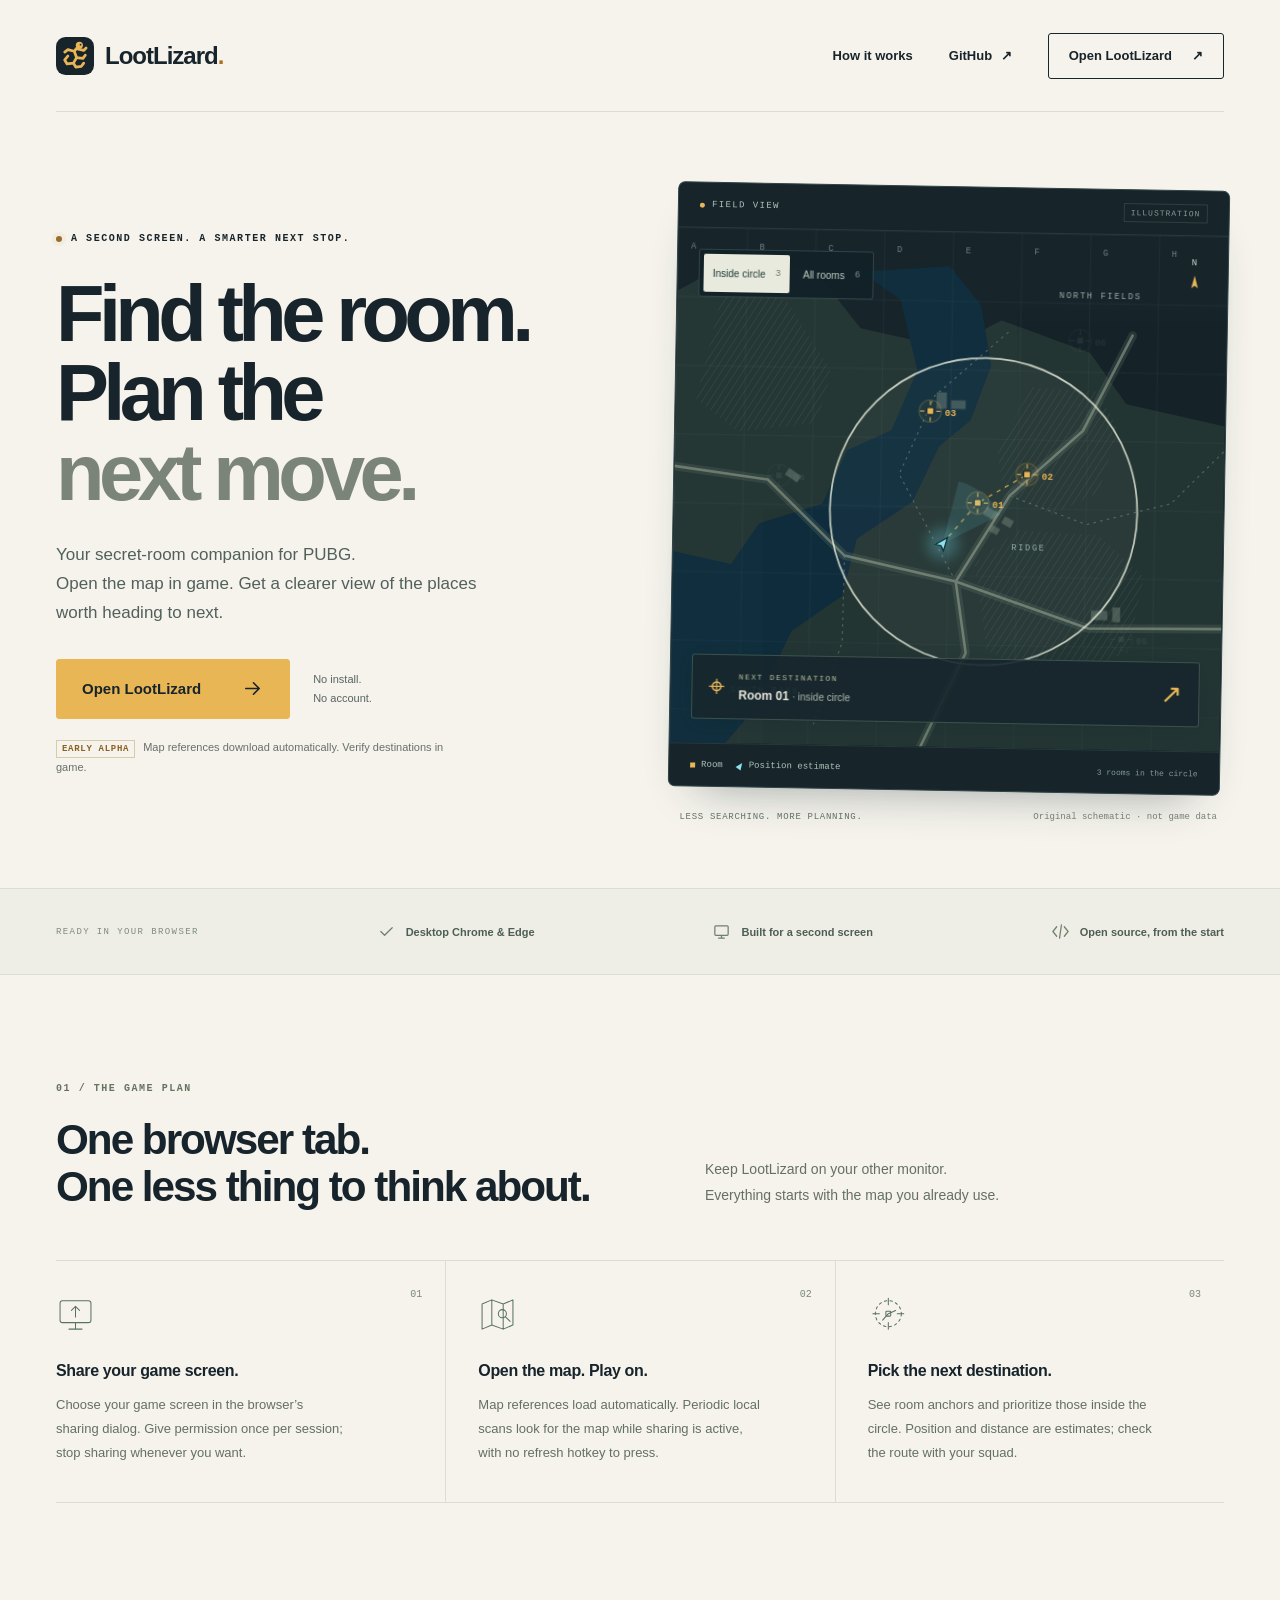
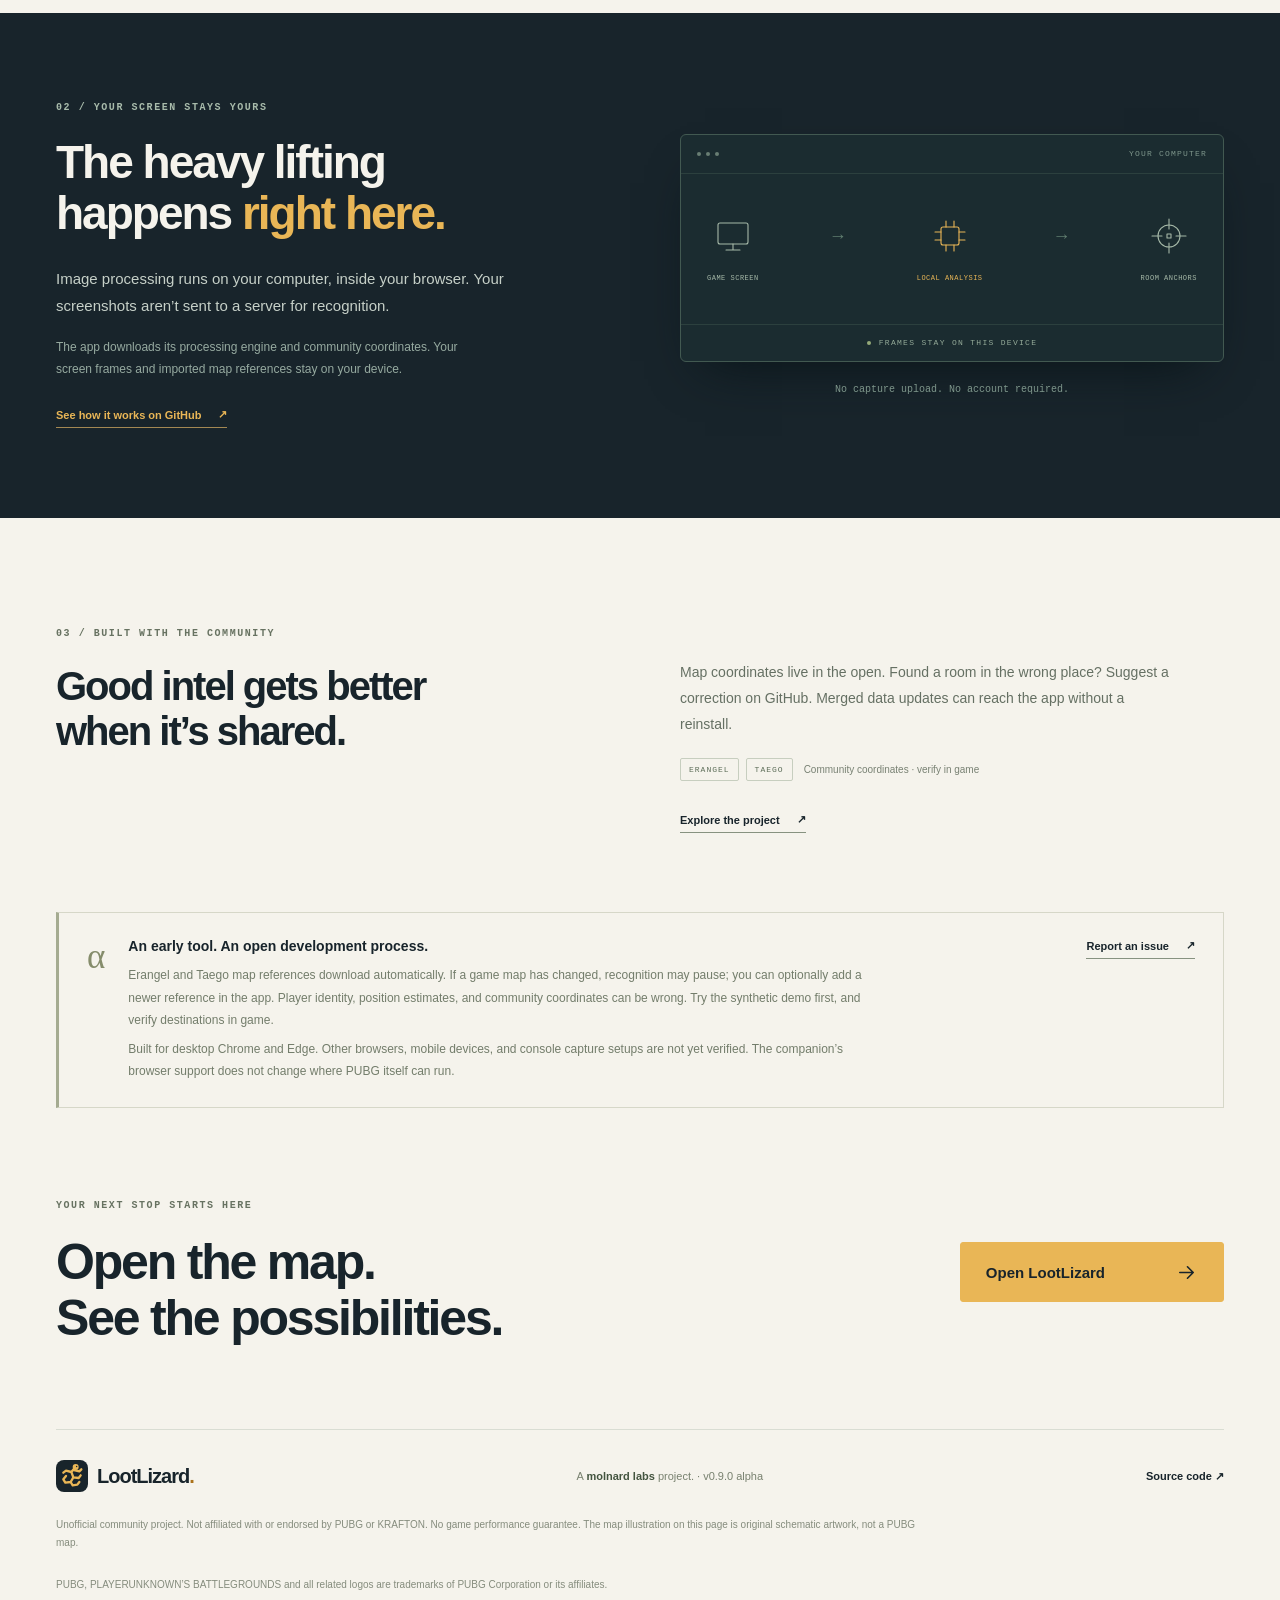
==== index.html @ 9cca079b "Publish v0.9.0-web.1" ====
<!doctype html>
<html lang="en">
<head>
  <meta charset="utf-8">
  <meta name="viewport" content="width=device-width, initial-scale=1">
  <meta name="theme-color" content="#f5f3ec">
  <meta name="description" content="LootLizard is an open-source browser companion for PUBG secret rooms. Share your game screen, open the map, and plan your next stop. Image processing runs on your device.">
  <title>LootLizard — Find your next stop.</title>
  <link rel="icon" type="image/svg+xml" href="./mark.svg">
  <link rel="stylesheet" href="./styles.css">
  <script type="module" src="./landing.js"></script>
</head>
<body>
  <a class="skip-link" href="#main">Skip to content</a>
  <header class="site-header wrap">
    <a class="brand" href="/" aria-label="LootLizard home"><img src="./mark.svg" width="38" height="38" alt=""><span>LootLizard<span class="brand-period">.</span></span></a>
    <nav aria-label="Main navigation"><a href="#how-it-works">How it works</a><a href="https://github.com/molnard-labs/LootLizard" class="source-link">GitHub <span aria-hidden="true">↗</span></a><a class="button nav-launch" href="/app/">Open LootLizard <span aria-hidden="true">↗</span></a></nav>
  </header>

  <main id="main">
    <section class="hero wrap" aria-labelledby="hero-title">
      <div class="hero-copy">
        <div class="eyebrow"><span class="status-dot" aria-hidden="true"></span> A SECOND SCREEN. A SMARTER NEXT STOP.</div>
        <h1 id="hero-title">Find the room.<br>Plan the<br><span>next move.</span></h1>
        <p class="hero-description">Your secret-room companion for PUBG.<br class="desktop-break"> Open the map in game. Get a clearer view of the places worth heading to next.</p>
        <div class="hero-actions"><a class="button button-primary" href="/app/">Open LootLizard <svg aria-hidden="true" viewBox="0 0 24 24"><path d="M5 12h14m-6-6 6 6-6 6"/></svg></a><span class="no-install">No install.<br>No account.</span></div>
        <p class="alpha-note"><span>EARLY ALPHA</span> Map references download automatically. Verify destinations in game.</p>
      </div>

      <div class="hero-visual">
        <div class="companion-preview" aria-label="Interactive illustration of room locations on a schematic map">
          <div class="preview-top"><span><i aria-hidden="true"></i> FIELD VIEW</span><span class="preview-tag">ILLUSTRATION</span></div>
          <div class="map-demo">
            <svg class="schematic-map" viewBox="0 0 640 600" role="img" aria-labelledby="map-demo-title map-demo-desc">
              <title id="map-demo-title">Schematic map with secret-room anchors</title>
              <desc id="map-demo-desc">An original illustrative map. A cyan player marker sits near three amber room anchors inside the white circle. Three more rooms lie outside it. This is not an actual PUBG map.</desc>
              <defs>
                <pattern id="map-grid" width="80" height="80" patternUnits="userSpaceOnUse"><path d="M80 0H0V80" fill="none" stroke="#8aa7b5" stroke-opacity=".13" stroke-width="1"/></pattern>
                <pattern id="field-hatch" width="7" height="7" patternUnits="userSpaceOnUse" patternTransform="rotate(32)"><path d="M0 0V7" stroke="#708477" stroke-opacity=".17" stroke-width="2"/></pattern>
                <filter id="player-glow" x="-80%" y="-80%" width="260%" height="260%"><feGaussianBlur stdDeviation="8"/></filter>
              </defs>
              <rect width="640" height="600" fill="#17252b"/>
              <path d="M0 74 80 28l81 21 53 65 103 21 61-33 104 36 43 59 115 24v379H0Z" fill="#253735"/>
              <path d="m0 377 68 14 32-48 73-24 28-63 51-24 29-70-21-82-46-32 103-8 37 45 13 70-23 64-36 31-30 65-64 44-16 67-58 42-43 93-34 41H0Z" fill="#102e3d"/>
              <path d="m56 61 72 23 53 81-16 60-92 12-49-37Zm360 118 76 4 24 44-22 74-54 26-56-24-9-54Zm-64 206 49-39 94 4 54 48-18 88-93 39-71-39Z" fill="url(#field-hatch)"/>
              <g fill="none" stroke="#63756a" stroke-width="10" stroke-linecap="round" opacity=".25"><path d="m292 600 51-110-13-83 61-101 84-77 56-112"/><path d="m0 278 109 14 91 87 130 28 155 52 155-2"/></g>
              <g fill="none" stroke="#8b9786" stroke-width="3" stroke-linecap="round" opacity=".65"><path d="m292 600 51-110-13-83 61-101 84-77 56-112"/><path d="m0 278 109 14 91 87 130 28 155 52 155-2"/></g>
              <g fill="none" stroke="#64756c" stroke-width="1.5" stroke-dasharray="3 5" opacity=".65"><path d="m330 407-68-124 40-92 86-77"/><path d="m391 306 90 32 98-26 61-62"/><path d="m200 379-1 101-32 96"/></g>
              <g fill="#849287" opacity=".4"><rect x="365" y="319" width="15" height="10" transform="rotate(28 365 319)"/><rect x="386" y="330" width="12" height="9" transform="rotate(28 386 330)"/><rect x="371" y="340" width="11" height="8" transform="rotate(28 371 340)"/><rect x="488" y="438" width="19" height="11"/><rect x="513" y="434" width="9" height="17"/><rect x="304" y="187" width="12" height="19"/><rect x="321" y="196" width="17" height="10"/><rect x="134" y="278" width="17" height="9" transform="rotate(34 134 278)"/></g>
              <rect width="640" height="600" fill="url(#map-grid)"/>
              <g class="grid-labels" fill="#9aaea9" font-size="10" font-family="ui-monospace, monospace" opacity=".65"><text x="15" y="24">A</text><text x="95" y="24">B</text><text x="175" y="24">C</text><text x="255" y="24">D</text><text x="335" y="24">E</text><text x="415" y="24">F</text><text x="495" y="24">G</text><text x="575" y="24">H</text></g>
              <circle cx="361" cy="325" r="179" fill="#f4f3e8" fill-opacity=".025" stroke="#edf0df" stroke-width="2" stroke-opacity=".8"/>
              <path class="demo-route" d="m314 363 40-48 57-34" fill="none" stroke="#e9b656" stroke-width="1.5" stroke-dasharray="5 6" opacity=".8"/>
              <g class="room-anchor inside-anchor" transform="translate(354 315)"><circle class="anchor-halo" r="13"/><rect class="anchor-point" x="-4" y="-4" width="8" height="8" rx="1"/><path d="M-7 0h-5m19 0h5M0-7v-5m0 19v5"/><text x="17" y="5">01</text></g>
              <g class="room-anchor inside-anchor" transform="translate(411 281)"><circle class="anchor-halo" r="13"/><rect class="anchor-point" x="-4" y="-4" width="8" height="8" rx="1"/><path d="M-7 0h-5m19 0h5M0-7v-5m0 19v5"/><text x="17" y="5">02</text></g>
              <g class="room-anchor inside-anchor" transform="translate(297 209)"><circle class="anchor-halo" r="13"/><rect class="anchor-point" x="-4" y="-4" width="8" height="8" rx="1"/><path d="M-7 0h-5m19 0h5M0-7v-5m0 19v5"/><text x="17" y="5">03</text></g>
              <g class="room-anchor outside-anchor" transform="translate(122 287)"><circle class="anchor-halo" r="13"/><rect class="anchor-point" x="-4" y="-4" width="8" height="8" rx="1"/><path d="M-7 0h-5m19 0h5M0-7v-5m0 19v5"/><text x="17" y="5">04</text></g>
              <g class="room-anchor outside-anchor" transform="translate(524 471)"><circle class="anchor-halo" r="13"/><rect class="anchor-point" x="-4" y="-4" width="8" height="8" rx="1"/><path d="M-7 0h-5m19 0h5M0-7v-5m0 19v5"/><text x="17" y="5">05</text></g>
              <g class="room-anchor outside-anchor" transform="translate(470 124)"><circle class="anchor-halo" r="13"/><rect class="anchor-point" x="-4" y="-4" width="8" height="8" rx="1"/><path d="M-7 0h-5m19 0h5M0-7v-5m0 19v5"/><text x="17" y="5">06</text></g>
              <g class="player-marker" transform="translate(314 363) rotate(38)"><path d="m0 0-31-68a75 75 0 0 1 62 0Z" fill="#70d5e3" fill-opacity=".13"/><circle r="18" fill="#70d5e3" opacity=".3" filter="url(#player-glow)"/><path d="m0-9 6 15-6-3-6 3Z" fill="#8be2ec" stroke="#13323a" stroke-width="1.5"/></g>
              <g fill="#95aaa3" font-family="ui-monospace, monospace" font-size="10" letter-spacing="2"><text x="394" y="369">RIDGE</text><text x="70" y="541">SOUTH BANK</text><text x="445" y="74">NORTH FIELDS</text></g>
            </svg>
            <div class="map-compass" aria-hidden="true"><span>N</span><svg viewBox="0 0 24 24"><path d="m12 3 4 15-4-3-4 3Z"/></svg></div>
            <div class="demo-controls" role="group" aria-label="Illustrative room visibility"><button id="show-inside" class="demo-filter" type="button" aria-pressed="true">Inside circle <span>3</span></button><button id="show-all" class="demo-filter" type="button" aria-pressed="false">All rooms <span>6</span></button></div>
            <div class="destination-note"><span class="small-cross" aria-hidden="true">⌖</span><div><span class="note-label">NEXT DESTINATION</span><strong>Room 01 <span>· inside circle</span></strong></div><span class="direction-arrow" aria-hidden="true">↗</span></div>
          </div>
          <div class="preview-bottom"><span><i class="legend-room" aria-hidden="true"></i> Room</span><span><i class="legend-position" aria-hidden="true"></i> Position estimate</span><span id="demo-status" role="status" aria-live="polite">3 rooms in the circle</span></div>
        </div>
        <div class="visual-caption"><span>LESS SEARCHING. MORE PLANNING.</span><span>Original schematic · not game data</span></div>
      </div>
    </section>

    <div class="compatibility-strip"><div class="wrap compatibility-inner"><span class="strip-label">READY IN YOUR BROWSER</span><span><svg viewBox="0 0 20 20" aria-hidden="true"><path d="m4 10 4 4 8-8"/></svg> Desktop Chrome &amp; Edge</span><span><svg viewBox="0 0 20 20" aria-hidden="true"><rect x="3" y="4" width="14" height="10" rx="1"/><path d="M7 17h6m-3-3v3"/></svg> Built for a second screen</span><span><svg viewBox="0 0 20 20" aria-hidden="true"><path d="m6 5-4 5 4 5m8-10 4 5-4 5m-3-12-2 14"/></svg> Open source, from the start</span></div></div>

    <section id="how-it-works" class="workflow wrap" aria-labelledby="workflow-title">
      <div class="section-intro"><span class="eyebrow">01 / THE GAME PLAN</span><h2 id="workflow-title">One browser tab.<br>One less thing to think about.</h2><p>Keep LootLizard on your other monitor.<br>Everything starts with the map you already use.</p></div>
      <ol class="workflow-steps">
        <li><span class="step-number">01</span><div class="step-icon" aria-hidden="true"><svg viewBox="0 0 48 48"><rect x="5" y="7" width="38" height="27" rx="3"/><path d="M16 42h16m-8-8v8M24 27V14m-5 5 5-5 5 5"/></svg></div><h3>Share your game screen.</h3><p>Choose your game screen in the browser’s sharing dialog. Give permission once per session; stop sharing whenever you want.</p></li>
        <li><span class="step-number">02</span><div class="step-icon" aria-hidden="true"><svg viewBox="0 0 48 48"><path d="m5 11 12-5 14 5 12-5v31l-12 5-14-5-12 5Zm12-5v31m14-26v31"/><circle cx="30" cy="23" r="5"/><path d="m33.5 26.5 6 6"/></svg></div><h3>Open the map. Play on.</h3><p>Map references load automatically. Periodic local scans look for the map while sharing is active, with no refresh hotkey to press.</p></li>
        <li><span class="step-number">03</span><div class="step-icon" aria-hidden="true"><svg viewBox="0 0 48 48"><circle cx="25" cy="23" r="16" stroke-dasharray="3 4"/><path d="M25 4v8m0 22v8M6 23h8m22 0h8m-26 8 7-8 9-4"/><rect x="22" y="20" width="6" height="6" rx="1"/></svg></div><h3>Pick the next destination.</h3><p>See room anchors and prioritize those inside the circle. Position and distance are estimates; check the route with your squad.</p></li>
      </ol>
    </section>

    <section class="local-section" aria-labelledby="local-title"><div class="wrap local-inner"><div class="local-copy"><span class="eyebrow">02 / YOUR SCREEN STAYS YOURS</span><h2 id="local-title">The heavy lifting<br>happens <span>right here.</span></h2><p>Image processing runs on your computer, inside your browser. Your screenshots aren’t sent to a server for recognition.</p><p class="local-detail">The app downloads its processing engine and community coordinates. Your screen frames and imported map references stay on your device.</p><a class="text-link" href="https://github.com/molnard-labs/LootLizard">See how it works on GitHub <span aria-hidden="true">↗</span></a></div><div class="local-diagram" aria-label="Game screen flows to local browser processing and room anchors on your second screen"><div class="device-frame"><div class="device-toolbar"><i></i><i></i><i></i><span>YOUR COMPUTER</span></div><div class="processing-line"><div class="process-node"><svg aria-hidden="true" viewBox="0 0 40 40"><rect x="5" y="7" width="30" height="21" rx="2"/><path d="M13 34h14m-7-6v6"/></svg><span>GAME SCREEN</span></div><span class="process-connector" aria-hidden="true">→</span><div class="process-node processing-node"><svg aria-hidden="true" viewBox="0 0 40 40"><rect x="11" y="11" width="18" height="18" rx="2"/><path d="M16 5v6m8-6v6m-8 18v6m8-6v6M5 16h6m-6 8h6m18-8h6m-6 8h6"/></svg><span>LOCAL ANALYSIS</span></div><span class="process-connector" aria-hidden="true">→</span><div class="process-node"><svg aria-hidden="true" viewBox="0 0 40 40"><circle cx="20" cy="20" r="11"/><path d="M20 3v10m0 14v10M3 20h10m14 0h10"/><rect x="18" y="18" width="4" height="4"/></svg><span>ROOM ANCHORS</span></div></div><div class="device-footer"><span class="status-dot" aria-hidden="true"></span> FRAMES STAY ON THIS DEVICE</div></div><p>No capture upload. No account required.</p></div></div></section>

    <section class="community wrap" aria-labelledby="community-title"><div><span class="eyebrow">03 / BUILT WITH THE COMMUNITY</span><h2 id="community-title">Good intel gets better<br>when it’s shared.</h2></div><div class="community-copy"><p>Map coordinates live in the open. Found a room in the wrong place? Suggest a correction on GitHub. Merged data updates can reach the app without a reinstall.</p><div class="map-tags" aria-label="Current community map data"><span>ERANGEL</span><span>TAEGO</span><span class="unverified-tag">Community coordinates · verify in game</span></div><a class="text-link" href="https://github.com/molnard-labs/LootLizard">Explore the project <span aria-hidden="true">↗</span></a></div></section>

    <section class="release-note wrap" aria-labelledby="release-title"><span class="release-symbol" aria-hidden="true">α</span><div><h2 id="release-title">An early tool. An open development process.</h2><p>Erangel and Taego map references download automatically. If a game map has changed, recognition may pause; you can optionally add a newer reference in the app. Player identity, position estimates, and community coordinates can be wrong. Try the synthetic demo first, and verify destinations in game.</p><p>Built for desktop Chrome and Edge. Other browsers, mobile devices, and console capture setups are not yet verified. The companion’s browser support does not change where PUBG itself can run.</p></div><a href="https://github.com/molnard-labs/LootLizard/issues" class="text-link">Report an issue <span aria-hidden="true">↗</span></a></section>

    <section class="final-cta wrap" aria-labelledby="final-title"><div><span class="eyebrow">YOUR NEXT STOP STARTS HERE</span><h2 id="final-title">Open the map.<br>See the possibilities.</h2></div><a class="button button-primary" href="/app/">Open LootLizard <svg aria-hidden="true" viewBox="0 0 24 24"><path d="M5 12h14m-6-6 6 6-6 6"/></svg></a></section>
  </main>

  <footer class="site-footer wrap"><div class="footer-top"><a class="brand" href="/" aria-label="LootLizard home"><img src="./mark.svg" width="32" height="32" alt=""><span>LootLizard<span class="brand-period">.</span></span></a><span>A <a href="https://github.com/molnard-labs">molnard labs</a> project. · v0.9.0 alpha</span><a href="https://github.com/molnard-labs/LootLizard">Source code <span aria-hidden="true">↗</span></a></div><p>Unofficial community project. Not affiliated with or endorsed by PUBG or KRAFTON. No game performance guarantee. The map illustration on this page is original schematic artwork, not a PUBG map.</p><p>PUBG, PLAYERUNKNOWN’S BATTLEGROUNDS and all related logos are trademarks of PUBG Corporation or its affiliates.</p></footer>
</body>
</html>
---- styles.css ----
:root {
  color-scheme:light;
  --paper:#f5f3ec;
  --ink:#18242b;
  --muted:#586461;
  --line:#d9ddd3;
  --amber:#e9b656;
  --cyan:#8be2ec;
  --navy:#17252b;
  --sans:Inter,"Segoe UI",Arial,sans-serif;
  --mono:"SFMono-Regular",Consolas,"Liberation Mono",monospace;
}

* {
  box-sizing:border-box;
}

html {
  scroll-behavior:smooth;
  scroll-padding-top:30px;
}

body {
  margin:0;
  background:var(--paper);
  color:var(--ink);
  font-family:var(--sans);
  -webkit-font-smoothing:antialiased;
}

a {
  color:inherit;
  text-decoration:none;
}

button,a {
  -webkit-tap-highlight-color:transparent;
}

button {
  font:inherit;
}

button:focus-visible,a:focus-visible {
  outline:3px solid #14778b;
  outline-offset:5px;
}

svg {
  display:block;
}

img {
  display:block;
}

::selection {
  color:var(--ink);
  background:#efc877;
}

.wrap {
  width:min(1384px,calc(100% - 112px));
  margin-inline:auto;
}

.skip-link {
  position:fixed;
  top:-80px;
  left:24px;
  z-index:20;
  background:var(--ink);
  color:white;
  padding:14px 20px;
}

.skip-link:focus {
  top:12px;
}

.site-header {
  height:112px;
  display:flex;
  align-items:center;
  justify-content:space-between;
  border-bottom:1px solid var(--line);
}

.brand {
  display:inline-flex;
  align-items:center;
  gap:11px;
  font-size:24px;
  letter-spacing:-1px;
  font-weight:790;
}

.brand-period {
  color:#ab721a;
}

.site-header nav {
  display:flex;
  align-items:center;
  gap:36px;
  font-size:13px;
  font-weight:650;
}

.site-header nav>a:not(.button):hover,.site-footer a:hover {
  color:#986013;
}

.source-link span {
  padding-left:5px;
}

.button {
  display:inline-flex;
  align-items:center;
  justify-content:center;
  gap:30px;
  min-height:46px;
  padding:12px 20px;
  border:1px solid var(--ink);
  border-radius:3px;
  font-size:13px;
  font-weight:700;
  transition:background .16s,color .16s,transform .16s;
}

.button:hover {
  background:var(--ink);
  color:var(--paper);
}

.nav-launch {
  gap:20px;
}

.button-primary {
  min-height:60px;
  padding:17px 25px;
  background:var(--amber);
  border-color:var(--amber);
  font-size:15px;
  gap:40px;
}

.button-primary:hover {
  background:#efc777;
  border-color:#efc777;
  color:var(--ink);
  transform:translateY(-2px);
}

.button svg {
  width:23px;
  height:23px;
  fill:none;
  stroke:currentColor;
  stroke-width:1.7;
  stroke-linecap:round;
  stroke-linejoin:round;
}

.hero {
  display:grid;
  grid-template-columns:1.02fr 1fr;
  gap:54px;
  padding-block:74px 66px;
  align-items:center;
}

.eyebrow {
  display:flex;
  align-items:center;
  gap:9px;
  font-family:var(--mono);
  font-size:10px;
  font-weight:600;
  letter-spacing:1.55px;
  line-height:1.6;
}

.status-dot {
  flex:none;
  width:6px;
  height:6px;
  background:#9a6c2f;
  border-radius:50%;
  box-shadow:0 0 0 4px #d6bf951f;
}

.hero h1 {
  font-size:clamp(66px,6.2vw,94px);
  font-weight:750;
  letter-spacing:-5.6px;
  line-height:1.005;
  margin:27px 0 28px;
}

.hero h1>span {
  color:#7b8478;
}

.hero-description {
  font-size:17px;
  line-height:1.7;
  color:#52605c;
  max-width:430px;
  margin:0 0 31px;
}

.hero-actions {
  display:flex;
  align-items:center;
  gap:23px;
}

.no-install {
  font-size:11px;
  line-height:1.65;
  color:var(--muted);
}

.alpha-note {
  font-size:10px;
  line-height:1.8;
  color:#69706b;
  max-width:395px;
  margin:19px 0 0;
}

.alpha-note>span {
  display:inline-block;
  font-family:var(--mono);
  font-size:9px;
  letter-spacing:.7px;
  font-weight:650;
  color:#8c6020;
  border:1px solid #d8cba9;
  padding:0 5px;
  margin-right:5px;
  white-space:nowrap;
}

.hero-visual {
  min-width:0;
  position:relative;
}

.companion-preview {
  background:var(--navy);
  border-radius:7px;
  border:1px solid #314448;
  box-shadow:0 24px 50px -30px #14272b77;
  overflow:hidden;
  transform:rotate(1deg);
}

.preview-top {
  height:45px;
  padding:0 21px;
  display:flex;
  align-items:center;
  justify-content:space-between;
  color:#b1c4bd;
  border-bottom:1px solid #42575565;
  font:9px var(--mono);
  letter-spacing:1.4px;
}

.preview-top>span:first-child {
  display:flex;
  align-items:center;
  gap:7px;
}

.preview-top i {
  width:5px;
  height:5px;
  display:inline-block;
  background:var(--amber);
  border-radius:50%;
}

.preview-tag {
  font-size:8px;
  color:#829b94;
  border:1px solid #42575585;
  padding:4px 6px;
  letter-spacing:1px;
}

.map-demo {
  position:relative;
  aspect-ratio:640/600;
  overflow:hidden;
}

.schematic-map {
  display:block;
  width:100%;
  height:100%;
}

.map-compass {
  position:absolute;
  right:23px;
  top:22px;
  display:grid;
  justify-items:center;
  gap:5px;
  color:#c9d2c6;
  font:9px var(--mono);
}

.map-compass svg {
  width:20px;
  height:20px;
  fill:var(--amber);
}

.demo-controls {
  position:absolute;
  left:21px;
  top:21px;
  display:flex;
  gap:4px;
  padding:4px;
  background:#102027e8;
  border:1px solid #54706b70;
  border-radius:3px;
}

.demo-filter {
  border:0;
  border-radius:2px;
  background:transparent;
  color:#c1d0c6;
  padding:8px 9px;
  font-size:10px;
  cursor:pointer;
  white-space:nowrap;
  display:flex;
  gap:10px;
  align-items:center;
  min-height:33px;
}

.demo-filter span {
  font:9px var(--mono);
  opacity:.65;
}

.demo-filter[aria-pressed=true] {
  background:#e7eadc;
  color:#213a36;
}

.demo-filter:hover:not([aria-pressed=true]) {
  background:#30423f;
}

.room-anchor {
  stroke:var(--amber);
  stroke-width:1.2;
}

.anchor-halo {
  fill:#e9b6560c;
  stroke:#e9b65644;
}

.anchor-point {
  fill:var(--amber);
  stroke:#17252b;
  stroke-width:1.3;
}

.room-anchor text {
  fill:var(--amber);
  stroke:none;
  font:11px var(--mono);
  font-weight:600;
}

.outside-anchor {
  opacity:.09;
  transition:opacity .2s;
}

.outside-anchor .anchor-halo {
  stroke:#aab8af77;
  fill:#aab8af0c;
}

.outside-anchor .anchor-point {
  fill:#aab8af;
}

.outside-anchor path {
  stroke:#aab8af;
}

.outside-anchor text {
  fill:#aab8af;
}

.show-all .outside-anchor {
  opacity:.8;
}

.destination-note {
  position:absolute;
  bottom:24px;
  left:21px;
  right:21px;
  padding:16px;
  display:flex;
  align-items:center;
  gap:14px;
  background:#17262de8;
  border:1px solid #74917b66;
  border-radius:3px;
  box-shadow:0 3px 20px #11202730;
}

.small-cross {
  color:var(--amber);
  font-size:29px;
  line-height:1;
}

.note-label {
  display:block;
  font:8px var(--mono);
  letter-spacing:1.4px;
  color:#b7bc9c;
  margin-bottom:7px;
}

.destination-note strong {
  display:block;
  color:#ebeadc;
  font-size:12px;
  font-weight:650;
}

.destination-note strong>span {
  font-weight:400;
  color:#acb9ae;
  font-size:10px;
}

.direction-arrow {
  margin-left:auto;
  color:var(--amber);
  font-size:26px;
  font-weight:300;
}

.preview-bottom {
  display:flex;
  align-items:center;
  gap:14px;
  padding:16px 21px;
  border-top:1px solid #42575565;
  font:8px var(--mono);
  color:#aec3b7;
}

.preview-bottom>span {
  display:inline-flex;
  align-items:center;
  gap:6px;
}

.preview-bottom>span:last-child {
  margin-left:auto;
  color:#829b94;
  font-size:8px;
}

.legend-room {
  width:5px;
  height:5px;
  background:var(--amber);
  display:inline-block;
}

.legend-position {
  display:inline-block;
  width:0;
  height:0;
  border-left:3px solid transparent;
  border-right:3px solid transparent;
  border-bottom:7px solid var(--cyan);
  transform:rotate(35deg);
}

.visual-caption {
  display:flex;
  justify-content:space-between;
  font:8px var(--mono);
  letter-spacing:.7px;
  color:#66746b;
  margin:21px 7px 0;
}

.visual-caption>span:last-child {
  letter-spacing:0;
  color:#7a837b;
}

.compatibility-strip {
  border-block:1px solid var(--line);
  background:#eeeee6;
}

.compatibility-inner {
  min-height:85px;
  display:flex;
  align-items:center;
  justify-content:space-between;
  gap:20px;
}

.compatibility-inner>span {
  display:flex;
  gap:10px;
  align-items:center;
  font-size:11px;
  color:#4d5e55;
  font-weight:600;
}

.compatibility-inner>.strip-label {
  font:9px var(--mono);
  letter-spacing:1.4px;
  color:#818b7c;
}

.compatibility-inner svg {
  width:19px;
  height:19px;
  fill:none;
  stroke:#6e806a;
  stroke-width:1.3;
  stroke-linejoin:round;
  stroke-linecap:round;
}

.workflow {
  padding-block:106px 110px;
}

.section-intro {
  display:grid;
  grid-template-columns:1fr 1fr;
  column-gap:70px;
  align-items:end;
}

.section-intro>.eyebrow {
  grid-column:1/-1;
  margin-bottom:19px;
  color:#677261;
}

.section-intro h2,.local-copy h2,.community h2,.final-cta h2 {
  font-size:clamp(35px,3.3vw,48px);
  line-height:1.12;
  letter-spacing:-2px;
  font-weight:680;
  margin:0;
}

.section-intro>p {
  color:#657063;
  font-size:14px;
  line-height:1.8;
  margin:0 0 3px;
  padding-left:30px;
}

.workflow-steps {
  padding:0;
  list-style:none;
  display:grid;
  grid-template-columns:repeat(3,1fr);
  margin:49px 0 0;
  border-block:1px solid var(--line);
}

.workflow-steps li {
  position:relative;
  padding:32px 32px 37px 0;
}

.workflow-steps li+li {
  border-left:1px solid var(--line);
  padding-left:32px;
}

.step-number {
  font:10px var(--mono);
  color:#7e8877;
  position:absolute;
  right:23px;
  top:28px;
}

.step-icon {
  width:40px;
  height:44px;
  color:#5a7160;
  display:flex;
  align-items:center;
}

.step-icon svg {
  width:39px;
  height:39px;
  fill:none;
  stroke:currentColor;
  stroke-width:1.25;
  stroke-linecap:round;
  stroke-linejoin:round;
}

.workflow-steps h3 {
  font-size:16px;
  letter-spacing:-.35px;
  font-weight:650;
  margin:25px 0 13px;
}

.workflow-steps p {
  color:#647065;
  font-size:12px;
  line-height:1.85;
  margin:0;
  max-width:290px;
}

.local-section {
  background:var(--ink);
  color:var(--paper);
  padding-block:87px 90px;
}

.local-inner {
  display:grid;
  grid-template-columns:1fr 1fr;
  gap:80px;
  align-items:center;
}

.local-copy>.eyebrow {
  color:#a8bbab;
  margin-bottom:21px;
}

.local-copy h2 {
  font-size:46px;
}

.local-copy h2>span {
  color:var(--amber);
}

.local-copy>p {
  font-size:15px;
  line-height:1.8;
  color:#c6d0c8;
  max-width:455px;
  margin:25px 0 0;
}

.local-copy>.local-detail {
  font-size:11px;
  line-height:1.85;
  color:#96aaa0;
  margin-top:17px;
  max-width:425px;
}

.text-link {
  display:inline-flex;
  align-items:center;
  gap:17px;
  font-size:11px;
  font-weight:650;
  border-bottom:1px solid #879280;
  padding-bottom:6px;
  transition:color .15s,border-color .15s;
}

.text-link:hover {
  color:#966318;
  border-color:#966318;
}

.local-copy .text-link {
  color:var(--amber);
  border-color:#a38853;
  margin-top:28px;
}

.local-copy .text-link:hover {
  color:#f6cf81;
  border-color:#f6cf81;
}

.local-diagram {
  min-width:0;
}

.device-frame {
  border:1px solid #425951;
  border-radius:6px;
  background:#1b2c30;
  box-shadow:0 24px 50px -25px #071216;
}

.device-toolbar {
  border-bottom:1px solid #42595170;
  height:39px;
  display:flex;
  align-items:center;
  gap:5px;
  padding-inline:16px;
}

.device-toolbar i {
  width:4px;
  height:4px;
  border-radius:50%;
  background:#687e73;
}

.device-toolbar>span {
  margin-left:auto;
  color:#7e968b;
  font:8px var(--mono);
  letter-spacing:1.2px;
}

.processing-line {
  display:flex;
  justify-content:space-between;
  align-items:center;
  gap:7px;
  padding:42px 26px;
}

.process-node {
  display:grid;
  justify-items:center;
  gap:18px;
  color:#a6b9a8;
}

.process-node svg {
  width:40px;
  height:40px;
  stroke:currentColor;
  fill:none;
  stroke-width:1.1;
  stroke-linecap:round;
  stroke-linejoin:round;
}

.process-node span {
  font:7px var(--mono);
  white-space:nowrap;
  letter-spacing:.5px;
}

.processing-node {
  color:var(--amber);
}

.process-connector {
  color:#607d6f;
  font-size:18px;
  padding-bottom:24px;
  font-weight:300;
}

.device-footer {
  border-top:1px solid #42595170;
  min-height:37px;
  display:flex;
  align-items:center;
  justify-content:center;
  gap:8px;
  font:8px var(--mono);
  letter-spacing:1.3px;
  color:#94aa98;
}

.device-footer .status-dot {
  background:#95aa79;
  box-shadow:none;
  width:4px;
  height:4px;
}

.local-diagram>p {
  font:9px var(--mono);
  color:#7e968b;
  text-align:center;
  margin:22px 0 0;
}

.community {
  display:grid;
  grid-template-columns:1fr 1fr;
  gap:80px;
  padding-block:108px 79px;
}

.community .eyebrow {
  color:#677261;
  margin-bottom:22px;
}

.community h2 {
  font-size:40px;
}

.community-copy {
  padding-top:34px;
}

.community-copy>p {
  color:#657063;
  font-size:14px;
  line-height:1.85;
  max-width:490px;
  margin:0 0 20px;
}

.map-tags {
  display:flex;
  align-items:center;
  gap:7px;
  flex-wrap:wrap;
  margin-bottom:29px;
}

.map-tags>span {
  font:8px var(--mono);
  letter-spacing:1px;
  border:1px solid #c7cebf;
  border-radius:2px;
  padding:6px 8px;
  color:#5c6d58;
}

.map-tags>.unverified-tag {
  font:8px var(--sans);
  border:0;
  padding:6px 0 6px 4px;
  letter-spacing:0;
  color:#788173;
}

.release-note {
  border:1px solid #d6d7c8;
  border-left:3px solid #a5ab91;
  padding:25px 28px;
  display:flex;
  align-items:flex-start;
  gap:23px;
}

.release-symbol {
  font-family:Georgia,serif;
  color:#858c6b;
  font-size:35px;
  line-height:1.1;
}

.release-note>div {
  max-width:750px;
}

.release-note h2 {
  font-size:13px;
  font-weight:650;
  margin:0 0 10px;
}

.release-note p {
  font-size:10px;
  color:#737d6b;
  line-height:1.85;
  margin:7px 0 0;
}

.release-note>.text-link {
  white-space:nowrap;
  margin-left:auto;
  margin-top:1px;
  font-size:10px;
}

.final-cta {
  padding-block:90px 83px;
  display:flex;
  align-items:center;
  justify-content:space-between;
}

.final-cta .eyebrow {
  color:#677261;
  margin-bottom:20px;
}

.final-cta h2 {
  font-size:50px;
  letter-spacing:-2.2px;
}

.final-cta .button-primary {
  gap:70px;
}

.site-footer {
  padding-block:30px 28px;
  border-top:1px solid var(--line);
}

.footer-top {
  display:flex;
  justify-content:space-between;
  align-items:center;
  gap:20px;
}

.footer-top .brand {
  font-size:20px;
  gap:9px;
}

.footer-top>span {
  font-size:10px;
  color:#78816f;
}

.footer-top>span>a {
  color:#43543f;
  font-weight:600;
}

.footer-top>a:last-child {
  font-size:10px;
  font-weight:600;
}

.site-footer>p {
  font-size:8px;
  line-height:1.8;
  color:#858c7d;
  margin:24px 0 0;
  max-width:880px;
}

@media(min-width:1600px) {
  .hero {
    gap:90px;
    padding-block:95px 75px;
  }
  .hero h1 {
    font-size:100px;
  }
  .hero-description {
    font-size:18px;
  }
  .hero-visual {
    max-width:650px;
  }
  .visual-caption {
    font-size:9px;
  }
}

@media(max-width:1100px) {
  .wrap {
    width:calc(100% - 64px);
  }
  .hero {
    gap:35px;
    padding-top:55px;
  }
  .hero h1 {
    font-size:70px;
    letter-spacing:-4px;
  }
  .hero-description {
    font-size:15px;
  }
  .eyebrow {
    font-size:8px;
    letter-spacing:1.2px;
  }
  .hero-actions {
    gap:17px;
  }
  .hero .button-primary {
    gap:22px;
    font-size:13px;
    padding-inline:20px;
    min-height:54px;
  }
  .alpha-note {
    font-size:9px;
    max-width:320px;
  }
  .preview-bottom {
    padding:14px;
    gap:10px;
    font-size:7px;
  }
  .preview-bottom>span:last-child {
    font-size:7px;
  }
  .visual-caption {
    font-size:7px;
    gap:10px;
  }
  .demo-controls {
    top:15px;
    left:15px;
  }
  .demo-filter {
    padding:6px 8px;
    font-size:9px;
  }
  .destination-note {
    left:15px;
    right:15px;
    bottom:17px;
    padding:13px;
  }
  .map-compass {
    top:17px;
    right:17px;
  }
  .section-intro {
    gap:45px;
  }
  .section-intro h2 {
    font-size:38px;
  }
  .section-intro>p {
    font-size:12px;
    padding-left:5px;
  }
  .workflow {
    padding-block:80px;
  }
  .workflow-steps li {
    padding-right:24px;
  }
  .workflow-steps li+li {
    padding-left:24px;
  }
  .workflow-steps h3 {
    font-size:14px;
  }
  .workflow-steps p {
    font-size:11px;
  }
  .local-inner,.community {
    gap:45px;
  }
  .local-copy h2 {
    font-size:38px;
  }
  .local-copy>p {
    font-size:13px;
  }
  .processing-line {
    padding:38px 15px;
    gap:5px;
  }
  .process-node span {
    font-size:6px;
  }
  .community h2 {
    font-size:34px;
  }
  .compatibility-inner>span {
    font-size:10px;
  }
  .compatibility-inner>.strip-label {
    font-size:8px;
    max-width:100px;
    line-height:1.8;
  }
  .community-copy>p {
    font-size:12px;
  }
  .release-note {
    gap:15px;
  }
  .release-note>.text-link {
    font-size:9px;
  }
  .final-cta h2 {
    font-size:44px;
  }
}

@media(max-width:800px) {
  .wrap {
    width:calc(100% - 44px);
  }
  .site-header {
    height:84px;
  }
  .brand {
    font-size:21px;
  }
  .brand img {
    width:34px;
    height:34px;
  }
  .site-header nav {
    gap:20px;
  }
  .site-header nav>a:first-child {
    display:none;
  }
  .source-link {
    font-size:11px;
  }
  .nav-launch {
    font-size:11px;
    padding:10px 13px;
    min-height:40px;
    gap:17px;
  }
  .hero {
    grid-template-columns:1fr;
    gap:45px;
    padding-block:44px 36px;
  }
  .hero-copy {
    max-width:590px;
  }
  .hero h1 {
    font-size:76px;
    line-height:1.01;
    letter-spacing:-4px;
    margin-block:22px;
  }
  .hero h1 br:nth-child(2) {
    display:none;
  }
  .hero-description {
    max-width:440px;
    font-size:15px;
    margin-bottom:25px;
  }
  .eyebrow {
    font-size:8px;
    letter-spacing:1.4px;
  }
  .alpha-note {
    font-size:9px;
    max-width:420px;
    margin-top:16px;
  }
  .hero-visual {
    width:min(100%,550px);
    justify-self:center;
  }
  .companion-preview {
    transform:rotate(.5deg);
  }
  .preview-bottom {
    font-size:8px;
    padding:16px 18px;
  }
  .preview-bottom>span:last-child {
    font-size:8px;
  }
  .visual-caption {
    font-size:8px;
  }
  .preview-top {
    font-size:9px;
  }
  .destination-note {
    padding:16px;
    bottom:24px;
    left:21px;
    right:21px;
  }
  .demo-controls {
    left:21px;
    top:21px;
  }
  .demo-filter {
    padding:8px 9px;
    font-size:10px;
  }
  .compatibility-inner {
    display:grid;
    grid-template-columns:1fr 1fr;
    gap:19px 12px;
    padding-block:24px;
  }
  .compatibility-inner>.strip-label {
    max-width:none;
    font-size:8px;
  }
  .compatibility-inner>span {
    font-size:10px;
  }
  .compatibility-inner svg {
    width:17px;
    height:17px;
  }
  .workflow {
    padding-block:60px;
  }
  .section-intro {
    display:block;
  }
  .section-intro>.eyebrow {
    margin-bottom:17px;
  }
  .section-intro h2 {
    font-size:37px;
  }
  .section-intro>p {
    margin:21px 0 0;
    padding:0;
    font-size:13px;
  }
  .workflow-steps {
    grid-template-columns:1fr;
    margin-top:31px;
  }
  .workflow-steps li,.workflow-steps li+li {
    padding:26px 15px 27px 65px;
    border-left:0;
  }
  .workflow-steps li+li {
    border-top:1px solid var(--line);
  }
  .step-icon {
    position:absolute;
    left:0;
    top:32px;
    width:37px;
  }
  .step-number {
    right:8px;
    top:27px;
  }
  .workflow-steps h3 {
    margin:6px 0 11px;
    font-size:16px;
  }
  .workflow-steps p {
    font-size:12px;
    max-width:450px;
    line-height:1.8;
  }
  .local-section {
    padding-block:58px;
  }
  .local-inner {
    grid-template-columns:1fr;
    gap:36px;
  }
  .local-copy h2 {
    font-size:40px;
  }
  .local-copy>p {
    max-width:500px;
    font-size:14px;
    margin-top:22px;
  }
  .local-copy>.local-detail {
    max-width:500px;
  }
  .local-diagram {
    width:min(100%,500px);
    justify-self:center;
  }
  .processing-line {
    padding:37px 26px;
  }
  .process-node span {
    font-size:7px;
  }
  .community {
    grid-template-columns:1fr;
    gap:0;
    padding-block:60px 35px;
  }
  .community h2 {
    font-size:37px;
  }
  .community-copy {
    padding-top:24px;
  }
  .community-copy>p {
    max-width:550px;
    font-size:13px;
  }
  .release-note {
    display:grid;
    grid-template-columns:27px 1fr;
    padding:21px 19px;
    gap:12px;
  }
  .release-note h2 {
    font-size:12px;
  }
  .release-note p {
    font-size:10px;
  }
  .release-note>.text-link {
    grid-column:2;
    margin:3px 0 0;
    width:fit-content;
    font-size:10px;
  }
  .release-symbol {
    font-size:29px;
  }
  .final-cta {
    padding-block:57px;
    gap:30px;
  }
  .final-cta h2 {
    font-size:37px;
    letter-spacing:-1.7px;
  }
  .final-cta .button-primary {
    gap:22px;
    font-size:12px;
    min-height:52px;
    padding:13px 18px;
  }
  .site-footer {
    padding-block:25px;
  }
  .footer-top>.brand {
    font-size:17px;
  }
  .footer-top>.brand img {
    width:28px;
    height:28px;
  }
  .footer-top>span {
    font-size:9px;
  }
  .footer-top>a:last-child {
    font-size:9px;
  }
  .site-footer>p {
    font-size:8px;
  }
}

@media(max-width:430px) {
  .wrap {
    width:calc(100% - 36px);
  }
  .site-header {
    height:77px;
  }
  .brand {
    font-size:19px;
    gap:8px;
  }
  .brand img {
    width:30px;
    height:30px;
  }
  .site-header nav {
    gap:12px;
  }
  .source-link {
    display:none;
  }
  .nav-launch {
    font-size:10px;
    gap:12px;
    min-height:36px;
    padding:9px 11px;
  }
  .hero {
    padding-top:36px;
    gap:34px;
  }
  .hero h1 {
    font-size:63px;
    letter-spacing:-3.8px;
    margin-top:20px;
  }
  .hero-description {
    font-size:13px;
    line-height:1.8;
  }
  .hero-actions {
    gap:20px;
  }
  .hero .button-primary {
    font-size:12px;
    min-height:51px;
    gap:27px;
    padding-inline:18px;
  }
  .no-install {
    font-size:10px;
  }
  .alpha-note {
    font-size:8px;
  }
  .eyebrow {
    font-size:7px;
    letter-spacing:1.1px;
  }
  .preview-top {
    height:37px;
    padding-inline:14px;
    font-size:8px;
  }
  .preview-tag {
    font-size:6px;
  }
  .demo-controls {
    left:13px;
    top:13px;
    gap:2px;
    padding:3px;
  }
  .demo-filter {
    font-size:8px;
    padding:5px 6px;
    gap:6px;
    min-height:29px;
  }
  .demo-filter span {
    font-size:8px;
  }
  .map-compass {
    right:13px;
    top:15px;
    font-size:7px;
  }
  .map-compass svg {
    height:16px;
    width:16px;
  }
  .destination-note {
    left:13px;
    right:13px;
    bottom:15px;
    padding:11px;
    gap:11px;
  }
  .small-cross {
    font-size:24px;
  }
  .note-label {
    font-size:6px;
    margin-bottom:5px;
  }
  .destination-note strong {
    font-size:10px;
  }
  .destination-note strong>span {
    font-size:8px;
  }
  .direction-arrow {
    font-size:23px;
  }
  .preview-bottom {
    font-size:6px;
    gap:9px;
    padding:13px;
  }
  .preview-bottom>span:last-child {
    font-size:6px;
  }
  .visual-caption {
    font-size:6px;
    letter-spacing:.5px;
    margin:17px 3px 0;
  }
  .compatibility-inner {
    gap:18px 10px;
    padding-block:22px;
  }
  .compatibility-inner>span {
    font-size:8px;
    gap:6px;
  }
  .compatibility-inner>.strip-label {
    font-size:7px;
    letter-spacing:1px;
  }
  .compatibility-inner svg {
    width:14px;
    height:14px;
  }
  .section-intro h2 {
    font-size:31px;
    letter-spacing:-1.5px;
  }
  .section-intro>p {
    font-size:11px;
  }
  .workflow {
    padding-block:48px;
  }
  .workflow-steps li,.workflow-steps li+li {
    padding-left:55px;
    padding-right:9px;
  }
  .step-icon {
    width:31px;
  }
  .step-icon svg {
    width:31px;
    height:31px;
  }
  .workflow-steps h3 {
    font-size:14px;
  }
  .workflow-steps p {
    font-size:11px;
  }
  .step-number {
    font-size:8px;
  }
  .local-copy h2 {
    font-size:35px;
    letter-spacing:-1.6px;
  }
  .local-copy>p {
    font-size:12px;
  }
  .local-copy>.local-detail {
    font-size:10px;
  }
  .processing-line {
    padding:31px 16px;
    gap:4px;
  }
  .process-node svg {
    width:32px;
    height:32px;
  }
  .process-node span {
    font-size:6px;
    letter-spacing:0;
  }
  .process-node {
    gap:13px;
  }
  .device-footer {
    font-size:6px;
    letter-spacing:1px;
  }
  .local-diagram>p {
    font-size:7px;
  }
  .community h2 {
    font-size:31px;
    letter-spacing:-1.5px;
  }
  .community-copy>p {
    font-size:12px;
  }
  .release-note {
    gap:9px;
    padding:18px 13px;
    grid-template-columns:22px 1fr;
  }
  .release-note h2 {
    font-size:11px;
    line-height:1.5;
  }
  .release-note p {
    font-size:9px;
  }
  .final-cta {
    display:block;
    padding-block:45px;
  }
  .final-cta h2 {
    font-size:36px;
  }
  .final-cta .button-primary {
    margin-top:27px;
    gap:41px;
  }
  .footer-top {
    flex-wrap:wrap;
    gap:18px 13px;
  }
  .footer-top>.brand {
    font-size:16px;
  }
  .footer-top>span {
    margin-left:auto;
  }
  .footer-top>a:last-child {
    width:100%;
    font-size:9px;
  }
  .site-footer>p {
    font-size:7px;
    margin-top:17px;
  }
}

@media(prefers-reduced-motion:reduce) {
  html {
    scroll-behavior:auto;
  }
  *,*::before,*::after {
    transition:none!important;
  }
}

.alpha-note {
  font-size:11px;
}

.alpha-note>span {
  font-size:9px;
}

.visual-caption {
  font-size:9px;
}

.release-note p {
  font-size:12px;
}

.release-note h2 {
  font-size:14px;
}

.site-footer>p {
  font-size:10px;
}

.local-copy>.local-detail {
  font-size:12px;
}

.map-tags>.unverified-tag {
  font-size:10px;
}

.workflow-steps p {
  font-size:13px;
}

.preview-bottom {
  font-size:9px;
  flex-wrap:wrap;
}

.preview-bottom>span:last-child {
  font-size:8px;
}

.demo-filter {
  min-height:38px;
}

.compatibility-inner>.strip-label {
  font-size:9px;
}

.local-diagram>p {
  font-size:10px;
}

.release-note>.text-link {
  font-size:11px;
}

.footer-top>span,.footer-top>a:last-child {
  font-size:11px;
}

@media(max-width:800px) {
  .hero-description {
    font-size:15px;
  }
  .alpha-note {
    font-size:11px;
  }
  .visual-caption {
    font-size:9px;
  }
  .workflow-steps p {
    font-size:13px;
  }
  .compatibility-inner>span {
    font-size:11px;
  }
  .local-copy>.local-detail {
    font-size:12px;
  }
  .community-copy>p {
    font-size:14px;
  }
  .release-note p {
    font-size:12px;
  }
  .release-note h2 {
    font-size:14px;
  }
  .release-note>.text-link {
    font-size:12px;
  }
  .preview-bottom>span:last-child {
    font-size:8px;
  }
  .site-footer>p {
    font-size:10px;
  }
  .hero .button-primary,.final-cta .button-primary {
    font-size:14px;
  }
  .demo-filter {
    min-height:44px;
  }
  .text-link {
    font-size:12px;
  }
  .no-install {
    font-size:11px;
  }
  .nav-launch {
    min-height:44px;
  }
  .map-tags>span {
    font-size:10px;
  }
  .eyebrow {
    font-size:9px;
    letter-spacing:.9px;
  }
  .process-node span {
    font-size:8px;
  }
  .device-footer {
    font-size:8px;
    letter-spacing:.7px;
  }
}

@media(max-width:430px) {
  .hero-description {
    font-size:14px;
  }
  .alpha-note {
    font-size:10px;
  }
  .alpha-note>span {
    font-size:8px;
  }
  .preview-top {
    font-size:9px;
  }
  .preview-tag {
    font-size:7px;
  }
  .demo-filter {
    font-size:9px;
    min-height:40px;
  }
  .visual-caption {
    font-size:8px;
  }
  .preview-bottom {
    font-size:8px;
    gap:12px;
  }
  .preview-bottom>span:last-child {
    font-size:8px;
    width:100%;
    margin-left:0;
  }
  .compatibility-inner>span {
    font-size:10px;
  }
  .compatibility-inner>.strip-label {
    font-size:9px;
  }
  .workflow-steps p {
    font-size:12px;
  }
  .local-copy>p {
    font-size:14px;
  }
  .local-copy>.local-detail {
    font-size:12px;
  }
  .process-node span {
    font-size:6px;
  }
  .local-diagram>p {
    font-size:9px;
  }
  .community-copy>p {
    font-size:13px;
  }
  .release-note p {
    font-size:11px;
  }
  .release-note h2 {
    font-size:13px;
  }
  .release-note>.text-link {
    font-size:12px;
  }
  .site-footer>p {
    font-size:9px;
  }
  .footer-top>span,.footer-top>a:last-child {
    font-size:10px;
  }
  .eyebrow {
    font-size:8px;
    letter-spacing:.7px;
  }
  .note-label {
    font-size:8px;
  }
  .destination-note strong {
    font-size:12px;
  }
  .destination-note strong>span {
    font-size:10px;
  }
}

@media(max-width:800px) {
  .hero h1 br:nth-child(2) {
    display:initial;
  }
}

@media(max-width:430px) {
  .hero h1 {
    font-size:55px;
    letter-spacing:-3px;
  }
}
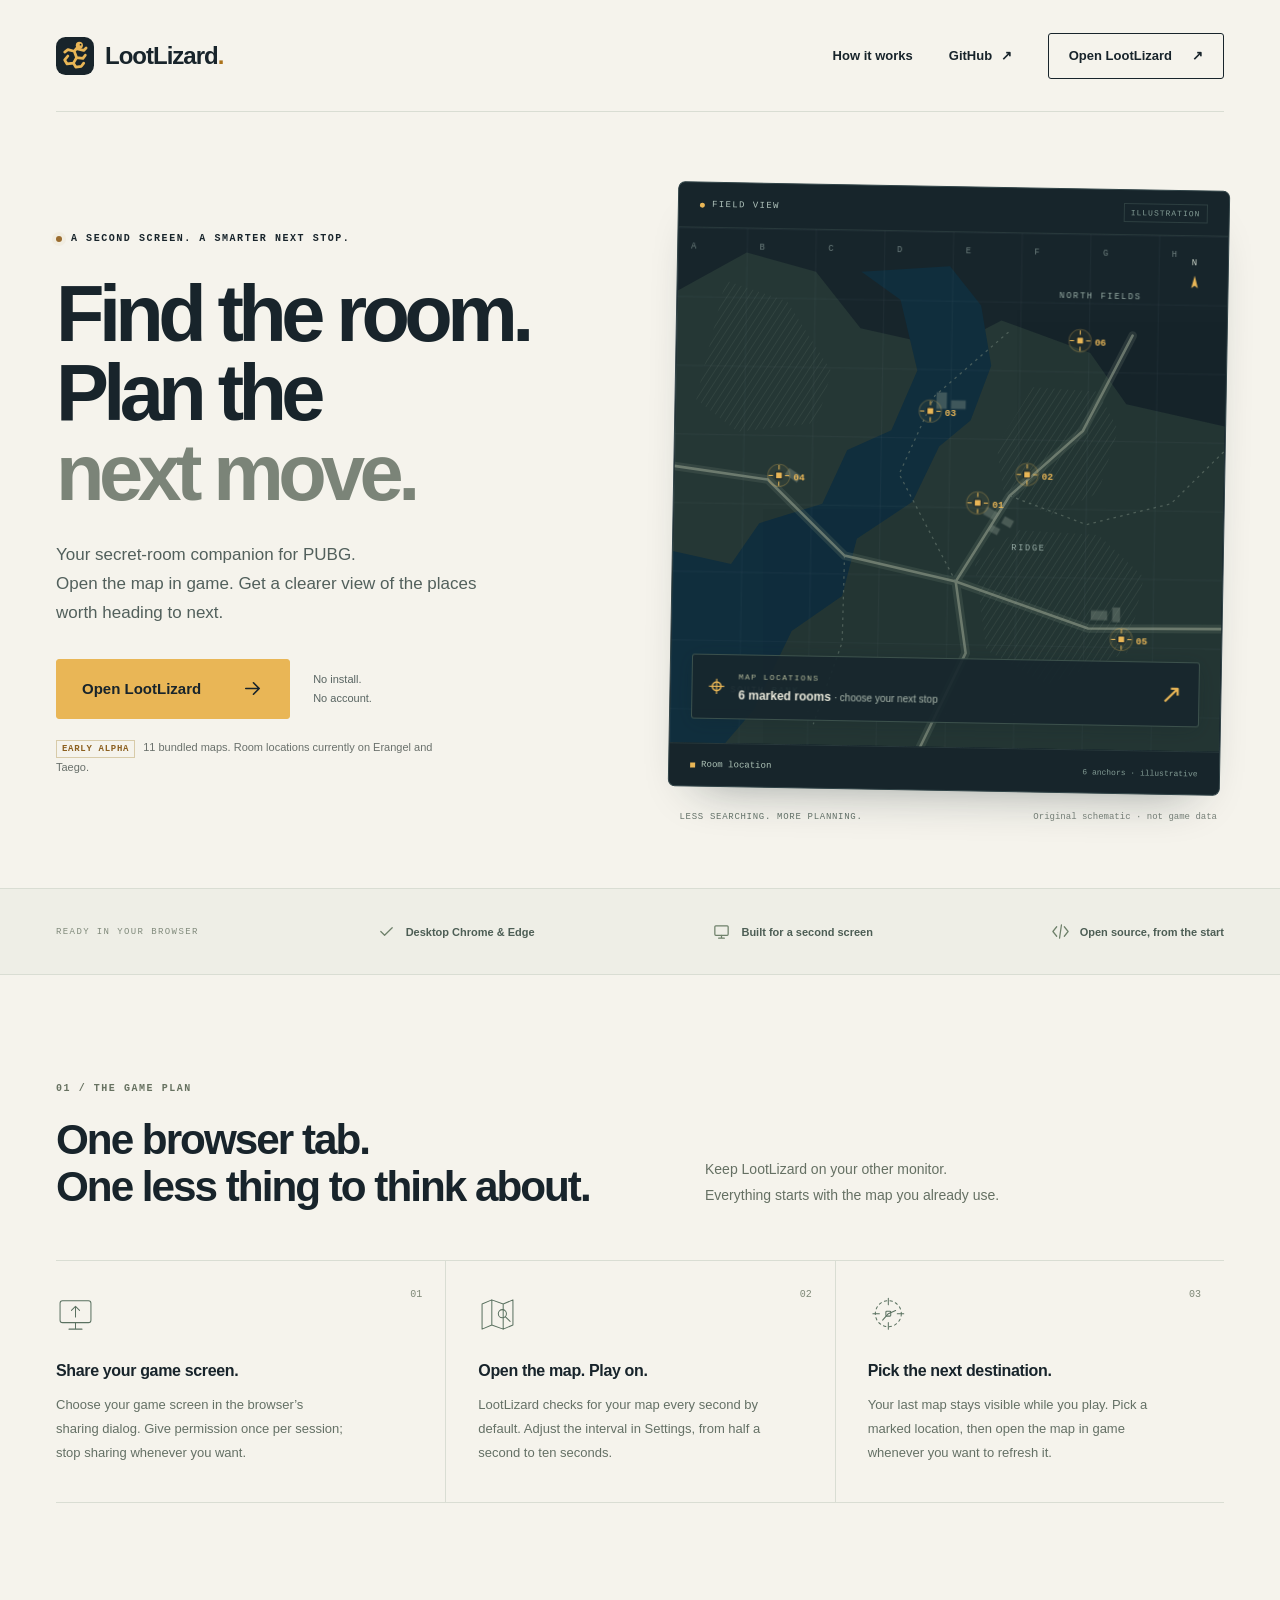
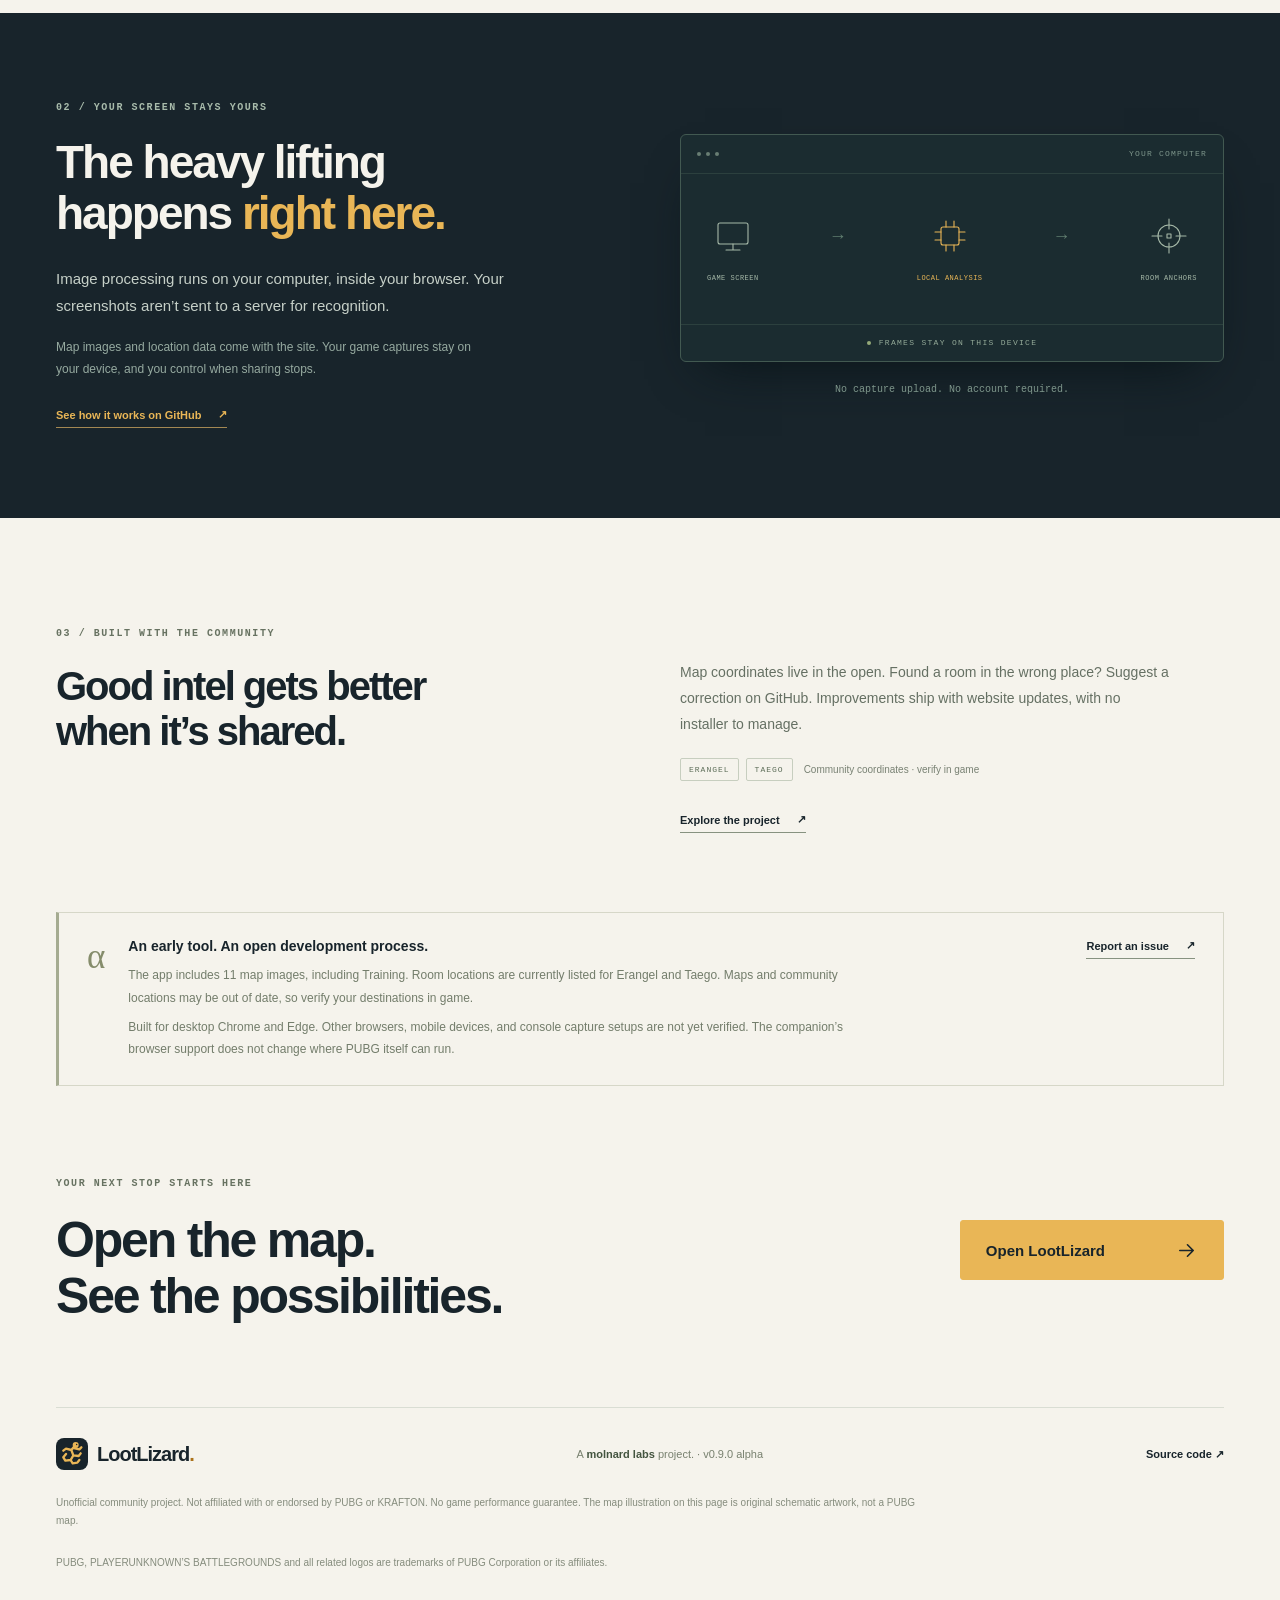
==== commit dd306eef: "Publish v0.9.0-web.4" ====
--- a/index.html
+++ b/index.html
@@ -8,7 +8,6 @@
   <title>LootLizard — Find your next stop.</title>
   <link rel="icon" type="image/svg+xml" href="./mark.svg">
   <link rel="stylesheet" href="./styles.css">
-  <script type="module" src="./landing.js"></script>
 </head>
 <body>
   <a class="skip-link" href="#main">Skip to content</a>
@@ -24,20 +23,19 @@
         <h1 id="hero-title">Find the room.<br>Plan the<br><span>next move.</span></h1>
         <p class="hero-description">Your secret-room companion for PUBG.<br class="desktop-break"> Open the map in game. Get a clearer view of the places worth heading to next.</p>
         <div class="hero-actions"><a class="button button-primary" href="/app/">Open LootLizard <svg aria-hidden="true" viewBox="0 0 24 24"><path d="M5 12h14m-6-6 6 6-6 6"/></svg></a><span class="no-install">No install.<br>No account.</span></div>
-        <p class="alpha-note"><span>EARLY ALPHA</span> Map references download automatically. Verify destinations in game.</p>
+        <p class="alpha-note"><span>EARLY ALPHA</span> 11 bundled maps. Room locations currently on Erangel and Taego.</p>
       </div>
 
       <div class="hero-visual">
-        <div class="companion-preview" aria-label="Interactive illustration of room locations on a schematic map">
+        <div class="companion-preview" aria-label="Illustration of room locations on a schematic map">
           <div class="preview-top"><span><i aria-hidden="true"></i> FIELD VIEW</span><span class="preview-tag">ILLUSTRATION</span></div>
-          <div class="map-demo">
-            <svg class="schematic-map" viewBox="0 0 640 600" role="img" aria-labelledby="map-demo-title map-demo-desc">
-              <title id="map-demo-title">Schematic map with secret-room anchors</title>
-              <desc id="map-demo-desc">An original illustrative map. A cyan player marker sits near three amber room anchors inside the white circle. Three more rooms lie outside it. This is not an actual PUBG map.</desc>
+          <div class="map-illustration">
+            <svg class="schematic-map" viewBox="0 0 640 600" role="img" aria-labelledby="map-illustration-title map-illustration-desc">
+              <title id="map-illustration-title">Schematic map with secret-room anchors</title>
+              <desc id="map-illustration-desc">An original illustrative map with six small amber room anchors, numbered 01 to 06. This is not an actual PUBG map.</desc>
               <defs>
                 <pattern id="map-grid" width="80" height="80" patternUnits="userSpaceOnUse"><path d="M80 0H0V80" fill="none" stroke="#8aa7b5" stroke-opacity=".13" stroke-width="1"/></pattern>
                 <pattern id="field-hatch" width="7" height="7" patternUnits="userSpaceOnUse" patternTransform="rotate(32)"><path d="M0 0V7" stroke="#708477" stroke-opacity=".17" stroke-width="2"/></pattern>
-                <filter id="player-glow" x="-80%" y="-80%" width="260%" height="260%"><feGaussianBlur stdDeviation="8"/></filter>
               </defs>
               <rect width="640" height="600" fill="#17252b"/>
               <path d="M0 74 80 28l81 21 53 65 103 21 61-33 104 36 43 59 115 24v379H0Z" fill="#253735"/>
@@ -49,22 +47,18 @@
               <g fill="#849287" opacity=".4"><rect x="365" y="319" width="15" height="10" transform="rotate(28 365 319)"/><rect x="386" y="330" width="12" height="9" transform="rotate(28 386 330)"/><rect x="371" y="340" width="11" height="8" transform="rotate(28 371 340)"/><rect x="488" y="438" width="19" height="11"/><rect x="513" y="434" width="9" height="17"/><rect x="304" y="187" width="12" height="19"/><rect x="321" y="196" width="17" height="10"/><rect x="134" y="278" width="17" height="9" transform="rotate(34 134 278)"/></g>
               <rect width="640" height="600" fill="url(#map-grid)"/>
               <g class="grid-labels" fill="#9aaea9" font-size="10" font-family="ui-monospace, monospace" opacity=".65"><text x="15" y="24">A</text><text x="95" y="24">B</text><text x="175" y="24">C</text><text x="255" y="24">D</text><text x="335" y="24">E</text><text x="415" y="24">F</text><text x="495" y="24">G</text><text x="575" y="24">H</text></g>
-              <circle cx="361" cy="325" r="179" fill="#f4f3e8" fill-opacity=".025" stroke="#edf0df" stroke-width="2" stroke-opacity=".8"/>
-              <path class="demo-route" d="m314 363 40-48 57-34" fill="none" stroke="#e9b656" stroke-width="1.5" stroke-dasharray="5 6" opacity=".8"/>
-              <g class="room-anchor inside-anchor" transform="translate(354 315)"><circle class="anchor-halo" r="13"/><rect class="anchor-point" x="-4" y="-4" width="8" height="8" rx="1"/><path d="M-7 0h-5m19 0h5M0-7v-5m0 19v5"/><text x="17" y="5">01</text></g>
-              <g class="room-anchor inside-anchor" transform="translate(411 281)"><circle class="anchor-halo" r="13"/><rect class="anchor-point" x="-4" y="-4" width="8" height="8" rx="1"/><path d="M-7 0h-5m19 0h5M0-7v-5m0 19v5"/><text x="17" y="5">02</text></g>
-              <g class="room-anchor inside-anchor" transform="translate(297 209)"><circle class="anchor-halo" r="13"/><rect class="anchor-point" x="-4" y="-4" width="8" height="8" rx="1"/><path d="M-7 0h-5m19 0h5M0-7v-5m0 19v5"/><text x="17" y="5">03</text></g>
-              <g class="room-anchor outside-anchor" transform="translate(122 287)"><circle class="anchor-halo" r="13"/><rect class="anchor-point" x="-4" y="-4" width="8" height="8" rx="1"/><path d="M-7 0h-5m19 0h5M0-7v-5m0 19v5"/><text x="17" y="5">04</text></g>
-              <g class="room-anchor outside-anchor" transform="translate(524 471)"><circle class="anchor-halo" r="13"/><rect class="anchor-point" x="-4" y="-4" width="8" height="8" rx="1"/><path d="M-7 0h-5m19 0h5M0-7v-5m0 19v5"/><text x="17" y="5">05</text></g>
-              <g class="room-anchor outside-anchor" transform="translate(470 124)"><circle class="anchor-halo" r="13"/><rect class="anchor-point" x="-4" y="-4" width="8" height="8" rx="1"/><path d="M-7 0h-5m19 0h5M0-7v-5m0 19v5"/><text x="17" y="5">06</text></g>
-              <g class="player-marker" transform="translate(314 363) rotate(38)"><path d="m0 0-31-68a75 75 0 0 1 62 0Z" fill="#70d5e3" fill-opacity=".13"/><circle r="18" fill="#70d5e3" opacity=".3" filter="url(#player-glow)"/><path d="m0-9 6 15-6-3-6 3Z" fill="#8be2ec" stroke="#13323a" stroke-width="1.5"/></g>
+              <g class="room-anchor" transform="translate(354 315)"><circle class="anchor-halo" r="13"/><rect class="anchor-point" x="-4" y="-4" width="8" height="8" rx="1"/><path d="M-7 0h-5m19 0h5M0-7v-5m0 19v5"/><text x="17" y="5">01</text></g>
+              <g class="room-anchor" transform="translate(411 281)"><circle class="anchor-halo" r="13"/><rect class="anchor-point" x="-4" y="-4" width="8" height="8" rx="1"/><path d="M-7 0h-5m19 0h5M0-7v-5m0 19v5"/><text x="17" y="5">02</text></g>
+              <g class="room-anchor" transform="translate(297 209)"><circle class="anchor-halo" r="13"/><rect class="anchor-point" x="-4" y="-4" width="8" height="8" rx="1"/><path d="M-7 0h-5m19 0h5M0-7v-5m0 19v5"/><text x="17" y="5">03</text></g>
+              <g class="room-anchor" transform="translate(122 287)"><circle class="anchor-halo" r="13"/><rect class="anchor-point" x="-4" y="-4" width="8" height="8" rx="1"/><path d="M-7 0h-5m19 0h5M0-7v-5m0 19v5"/><text x="17" y="5">04</text></g>
+              <g class="room-anchor" transform="translate(524 471)"><circle class="anchor-halo" r="13"/><rect class="anchor-point" x="-4" y="-4" width="8" height="8" rx="1"/><path d="M-7 0h-5m19 0h5M0-7v-5m0 19v5"/><text x="17" y="5">05</text></g>
+              <g class="room-anchor" transform="translate(470 124)"><circle class="anchor-halo" r="13"/><rect class="anchor-point" x="-4" y="-4" width="8" height="8" rx="1"/><path d="M-7 0h-5m19 0h5M0-7v-5m0 19v5"/><text x="17" y="5">06</text></g>
               <g fill="#95aaa3" font-family="ui-monospace, monospace" font-size="10" letter-spacing="2"><text x="394" y="369">RIDGE</text><text x="70" y="541">SOUTH BANK</text><text x="445" y="74">NORTH FIELDS</text></g>
             </svg>
             <div class="map-compass" aria-hidden="true"><span>N</span><svg viewBox="0 0 24 24"><path d="m12 3 4 15-4-3-4 3Z"/></svg></div>
-            <div class="demo-controls" role="group" aria-label="Illustrative room visibility"><button id="show-inside" class="demo-filter" type="button" aria-pressed="true">Inside circle <span>3</span></button><button id="show-all" class="demo-filter" type="button" aria-pressed="false">All rooms <span>6</span></button></div>
-            <div class="destination-note"><span class="small-cross" aria-hidden="true">⌖</span><div><span class="note-label">NEXT DESTINATION</span><strong>Room 01 <span>· inside circle</span></strong></div><span class="direction-arrow" aria-hidden="true">↗</span></div>
+            <div class="destination-note"><span class="small-cross" aria-hidden="true">⌖</span><div><span class="note-label">MAP LOCATIONS</span><strong>6 marked rooms <span>· choose your next stop</span></strong></div><span class="direction-arrow" aria-hidden="true">↗</span></div>
           </div>
-          <div class="preview-bottom"><span><i class="legend-room" aria-hidden="true"></i> Room</span><span><i class="legend-position" aria-hidden="true"></i> Position estimate</span><span id="demo-status" role="status" aria-live="polite">3 rooms in the circle</span></div>
+          <div class="preview-bottom"><span><i class="legend-room" aria-hidden="true"></i> Room location</span><span>6 anchors · illustrative</span></div>
         </div>
         <div class="visual-caption"><span>LESS SEARCHING. MORE PLANNING.</span><span>Original schematic · not game data</span></div>
       </div>
@@ -76,16 +70,16 @@
       <div class="section-intro"><span class="eyebrow">01 / THE GAME PLAN</span><h2 id="workflow-title">One browser tab.<br>One less thing to think about.</h2><p>Keep LootLizard on your other monitor.<br>Everything starts with the map you already use.</p></div>
       <ol class="workflow-steps">
         <li><span class="step-number">01</span><div class="step-icon" aria-hidden="true"><svg viewBox="0 0 48 48"><rect x="5" y="7" width="38" height="27" rx="3"/><path d="M16 42h16m-8-8v8M24 27V14m-5 5 5-5 5 5"/></svg></div><h3>Share your game screen.</h3><p>Choose your game screen in the browser’s sharing dialog. Give permission once per session; stop sharing whenever you want.</p></li>
-        <li><span class="step-number">02</span><div class="step-icon" aria-hidden="true"><svg viewBox="0 0 48 48"><path d="m5 11 12-5 14 5 12-5v31l-12 5-14-5-12 5Zm12-5v31m14-26v31"/><circle cx="30" cy="23" r="5"/><path d="m33.5 26.5 6 6"/></svg></div><h3>Open the map. Play on.</h3><p>Map references load automatically. Periodic local scans look for the map while sharing is active, with no refresh hotkey to press.</p></li>
-        <li><span class="step-number">03</span><div class="step-icon" aria-hidden="true"><svg viewBox="0 0 48 48"><circle cx="25" cy="23" r="16" stroke-dasharray="3 4"/><path d="M25 4v8m0 22v8M6 23h8m22 0h8m-26 8 7-8 9-4"/><rect x="22" y="20" width="6" height="6" rx="1"/></svg></div><h3>Pick the next destination.</h3><p>See room anchors and prioritize those inside the circle. Position and distance are estimates; check the route with your squad.</p></li>
+        <li><span class="step-number">02</span><div class="step-icon" aria-hidden="true"><svg viewBox="0 0 48 48"><path d="m5 11 12-5 14 5 12-5v31l-12 5-14-5-12 5Zm12-5v31m14-26v31"/><circle cx="30" cy="23" r="5"/><path d="m33.5 26.5 6 6"/></svg></div><h3>Open the map. Play on.</h3><p>LootLizard checks for your map every second by default. Adjust the interval in Settings, from half a second to ten seconds.</p></li>
+        <li><span class="step-number">03</span><div class="step-icon" aria-hidden="true"><svg viewBox="0 0 48 48"><circle cx="25" cy="23" r="16" stroke-dasharray="3 4"/><path d="M25 4v8m0 22v8M6 23h8m22 0h8m-26 8 7-8 9-4"/><rect x="22" y="20" width="6" height="6" rx="1"/></svg></div><h3>Pick the next destination.</h3><p>Your last map stays visible while you play. Pick a marked location, then open the map in game whenever you want to refresh it.</p></li>
       </ol>
     </section>
 
-    <section class="local-section" aria-labelledby="local-title"><div class="wrap local-inner"><div class="local-copy"><span class="eyebrow">02 / YOUR SCREEN STAYS YOURS</span><h2 id="local-title">The heavy lifting<br>happens <span>right here.</span></h2><p>Image processing runs on your computer, inside your browser. Your screenshots aren’t sent to a server for recognition.</p><p class="local-detail">The app downloads its processing engine and community coordinates. Your screen frames and imported map references stay on your device.</p><a class="text-link" href="https://github.com/molnard-labs/LootLizard">See how it works on GitHub <span aria-hidden="true">↗</span></a></div><div class="local-diagram" aria-label="Game screen flows to local browser processing and room anchors on your second screen"><div class="device-frame"><div class="device-toolbar"><i></i><i></i><i></i><span>YOUR COMPUTER</span></div><div class="processing-line"><div class="process-node"><svg aria-hidden="true" viewBox="0 0 40 40"><rect x="5" y="7" width="30" height="21" rx="2"/><path d="M13 34h14m-7-6v6"/></svg><span>GAME SCREEN</span></div><span class="process-connector" aria-hidden="true">→</span><div class="process-node processing-node"><svg aria-hidden="true" viewBox="0 0 40 40"><rect x="11" y="11" width="18" height="18" rx="2"/><path d="M16 5v6m8-6v6m-8 18v6m8-6v6M5 16h6m-6 8h6m18-8h6m-6 8h6"/></svg><span>LOCAL ANALYSIS</span></div><span class="process-connector" aria-hidden="true">→</span><div class="process-node"><svg aria-hidden="true" viewBox="0 0 40 40"><circle cx="20" cy="20" r="11"/><path d="M20 3v10m0 14v10M3 20h10m14 0h10"/><rect x="18" y="18" width="4" height="4"/></svg><span>ROOM ANCHORS</span></div></div><div class="device-footer"><span class="status-dot" aria-hidden="true"></span> FRAMES STAY ON THIS DEVICE</div></div><p>No capture upload. No account required.</p></div></div></section>
+    <section class="local-section" aria-labelledby="local-title"><div class="wrap local-inner"><div class="local-copy"><span class="eyebrow">02 / YOUR SCREEN STAYS YOURS</span><h2 id="local-title">The heavy lifting<br>happens <span>right here.</span></h2><p>Image processing runs on your computer, inside your browser. Your screenshots aren’t sent to a server for recognition.</p><p class="local-detail">Map images and location data come with the site. Your game captures stay on your device, and you control when sharing stops.</p><a class="text-link" href="https://github.com/molnard-labs/LootLizard">See how it works on GitHub <span aria-hidden="true">↗</span></a></div><div class="local-diagram" aria-label="Game screen flows to local browser processing and room anchors on your second screen"><div class="device-frame"><div class="device-toolbar"><i></i><i></i><i></i><span>YOUR COMPUTER</span></div><div class="processing-line"><div class="process-node"><svg aria-hidden="true" viewBox="0 0 40 40"><rect x="5" y="7" width="30" height="21" rx="2"/><path d="M13 34h14m-7-6v6"/></svg><span>GAME SCREEN</span></div><span class="process-connector" aria-hidden="true">→</span><div class="process-node processing-node"><svg aria-hidden="true" viewBox="0 0 40 40"><rect x="11" y="11" width="18" height="18" rx="2"/><path d="M16 5v6m8-6v6m-8 18v6m8-6v6M5 16h6m-6 8h6m18-8h6m-6 8h6"/></svg><span>LOCAL ANALYSIS</span></div><span class="process-connector" aria-hidden="true">→</span><div class="process-node"><svg aria-hidden="true" viewBox="0 0 40 40"><circle cx="20" cy="20" r="11"/><path d="M20 3v10m0 14v10M3 20h10m14 0h10"/><rect x="18" y="18" width="4" height="4"/></svg><span>ROOM ANCHORS</span></div></div><div class="device-footer"><span class="status-dot" aria-hidden="true"></span> FRAMES STAY ON THIS DEVICE</div></div><p>No capture upload. No account required.</p></div></div></section>
 
-    <section class="community wrap" aria-labelledby="community-title"><div><span class="eyebrow">03 / BUILT WITH THE COMMUNITY</span><h2 id="community-title">Good intel gets better<br>when it’s shared.</h2></div><div class="community-copy"><p>Map coordinates live in the open. Found a room in the wrong place? Suggest a correction on GitHub. Merged data updates can reach the app without a reinstall.</p><div class="map-tags" aria-label="Current community map data"><span>ERANGEL</span><span>TAEGO</span><span class="unverified-tag">Community coordinates · verify in game</span></div><a class="text-link" href="https://github.com/molnard-labs/LootLizard">Explore the project <span aria-hidden="true">↗</span></a></div></section>
+    <section class="community wrap" aria-labelledby="community-title"><div><span class="eyebrow">03 / BUILT WITH THE COMMUNITY</span><h2 id="community-title">Good intel gets better<br>when it’s shared.</h2></div><div class="community-copy"><p>Map coordinates live in the open. Found a room in the wrong place? Suggest a correction on GitHub. Improvements ship with website updates, with no installer to manage.</p><div class="map-tags" aria-label="Current community map data"><span>ERANGEL</span><span>TAEGO</span><span class="unverified-tag">Community coordinates · verify in game</span></div><a class="text-link" href="https://github.com/molnard-labs/LootLizard">Explore the project <span aria-hidden="true">↗</span></a></div></section>
 
-    <section class="release-note wrap" aria-labelledby="release-title"><span class="release-symbol" aria-hidden="true">α</span><div><h2 id="release-title">An early tool. An open development process.</h2><p>Erangel and Taego map references download automatically. If a game map has changed, recognition may pause; you can optionally add a newer reference in the app. Player identity, position estimates, and community coordinates can be wrong. Try the synthetic demo first, and verify destinations in game.</p><p>Built for desktop Chrome and Edge. Other browsers, mobile devices, and console capture setups are not yet verified. The companion’s browser support does not change where PUBG itself can run.</p></div><a href="https://github.com/molnard-labs/LootLizard/issues" class="text-link">Report an issue <span aria-hidden="true">↗</span></a></section>
+    <section class="release-note wrap" aria-labelledby="release-title"><span class="release-symbol" aria-hidden="true">α</span><div><h2 id="release-title">An early tool. An open development process.</h2><p>The app includes 11 map images, including Training. Room locations are currently listed for Erangel and Taego. Maps and community locations may be out of date, so verify your destinations in game.</p><p>Built for desktop Chrome and Edge. Other browsers, mobile devices, and console capture setups are not yet verified. The companion’s browser support does not change where PUBG itself can run.</p></div><a href="https://github.com/molnard-labs/LootLizard/issues" class="text-link">Report an issue <span aria-hidden="true">↗</span></a></section>
 
     <section class="final-cta wrap" aria-labelledby="final-title"><div><span class="eyebrow">YOUR NEXT STOP STARTS HERE</span><h2 id="final-title">Open the map.<br>See the possibilities.</h2></div><a class="button button-primary" href="/app/">Open LootLizard <svg aria-hidden="true" viewBox="0 0 24 24"><path d="M5 12h14m-6-6 6 6-6 6"/></svg></a></section>
   </main>
--- a/styles.css
+++ b/styles.css
@@ -293,7 +293,7 @@
   letter-spacing:1px;
 }
 
-.map-demo {
+.map-illustration {
   position:relative;
   aspect-ratio:640/600;
   overflow:hidden;
@@ -322,47 +322,6 @@
   fill:var(--amber);
 }
 
-.demo-controls {
-  position:absolute;
-  left:21px;
-  top:21px;
-  display:flex;
-  gap:4px;
-  padding:4px;
-  background:#102027e8;
-  border:1px solid #54706b70;
-  border-radius:3px;
-}
-
-.demo-filter {
-  border:0;
-  border-radius:2px;
-  background:transparent;
-  color:#c1d0c6;
-  padding:8px 9px;
-  font-size:10px;
-  cursor:pointer;
-  white-space:nowrap;
-  display:flex;
-  gap:10px;
-  align-items:center;
-  min-height:33px;
-}
-
-.demo-filter span {
-  font:9px var(--mono);
-  opacity:.65;
-}
-
-.demo-filter[aria-pressed=true] {
-  background:#e7eadc;
-  color:#213a36;
-}
-
-.demo-filter:hover:not([aria-pressed=true]) {
-  background:#30423f;
-}
-
 .room-anchor {
   stroke:var(--amber);
   stroke-width:1.2;
@@ -384,32 +343,6 @@
   stroke:none;
   font:11px var(--mono);
   font-weight:600;
-}
-
-.outside-anchor {
-  opacity:.09;
-  transition:opacity .2s;
-}
-
-.outside-anchor .anchor-halo {
-  stroke:#aab8af77;
-  fill:#aab8af0c;
-}
-
-.outside-anchor .anchor-point {
-  fill:#aab8af;
-}
-
-.outside-anchor path {
-  stroke:#aab8af;
-}
-
-.outside-anchor text {
-  fill:#aab8af;
-}
-
-.show-all .outside-anchor {
-  opacity:.8;
 }
 
 .destination-note {
@@ -488,16 +421,6 @@
   height:5px;
   background:var(--amber);
   display:inline-block;
-}
-
-.legend-position {
-  display:inline-block;
-  width:0;
-  height:0;
-  border-left:3px solid transparent;
-  border-right:3px solid transparent;
-  border-bottom:7px solid var(--cyan);
-  transform:rotate(35deg);
 }
 
 .visual-caption {
@@ -1033,15 +956,7 @@
     font-size:7px;
     gap:10px;
   }
-  .demo-controls {
-    top:15px;
-    left:15px;
-  }
-  .demo-filter {
-    padding:6px 8px;
-    font-size:9px;
-  }
-  .destination-note {
+.destination-note {
     left:15px;
     right:15px;
     bottom:17px;
@@ -1203,15 +1118,7 @@
     left:21px;
     right:21px;
   }
-  .demo-controls {
-    left:21px;
-    top:21px;
-  }
-  .demo-filter {
-    padding:8px 9px;
-    font-size:10px;
-  }
-  .compatibility-inner {
+.compatibility-inner {
     display:grid;
     grid-template-columns:1fr 1fr;
     gap:19px 12px;
@@ -1441,22 +1348,7 @@
   .preview-tag {
     font-size:6px;
   }
-  .demo-controls {
-    left:13px;
-    top:13px;
-    gap:2px;
-    padding:3px;
-  }
-  .demo-filter {
-    font-size:8px;
-    padding:5px 6px;
-    gap:6px;
-    min-height:29px;
-  }
-  .demo-filter span {
-    font-size:8px;
-  }
-  .map-compass {
+.map-compass {
     right:13px;
     top:15px;
     font-size:7px;
@@ -1683,10 +1575,6 @@
   font-size:8px;
 }
 
-.demo-filter {
-  min-height:38px;
-}
-
 .compatibility-inner>.strip-label {
   font-size:9px;
 }
@@ -1743,10 +1631,7 @@
   .hero .button-primary,.final-cta .button-primary {
     font-size:14px;
   }
-  .demo-filter {
-    min-height:44px;
-  }
-  .text-link {
+.text-link {
     font-size:12px;
   }
   .no-install {
@@ -1787,11 +1672,7 @@
   .preview-tag {
     font-size:7px;
   }
-  .demo-filter {
-    font-size:9px;
-    min-height:40px;
-  }
-  .visual-caption {
+.visual-caption {
     font-size:8px;
   }
   .preview-bottom {
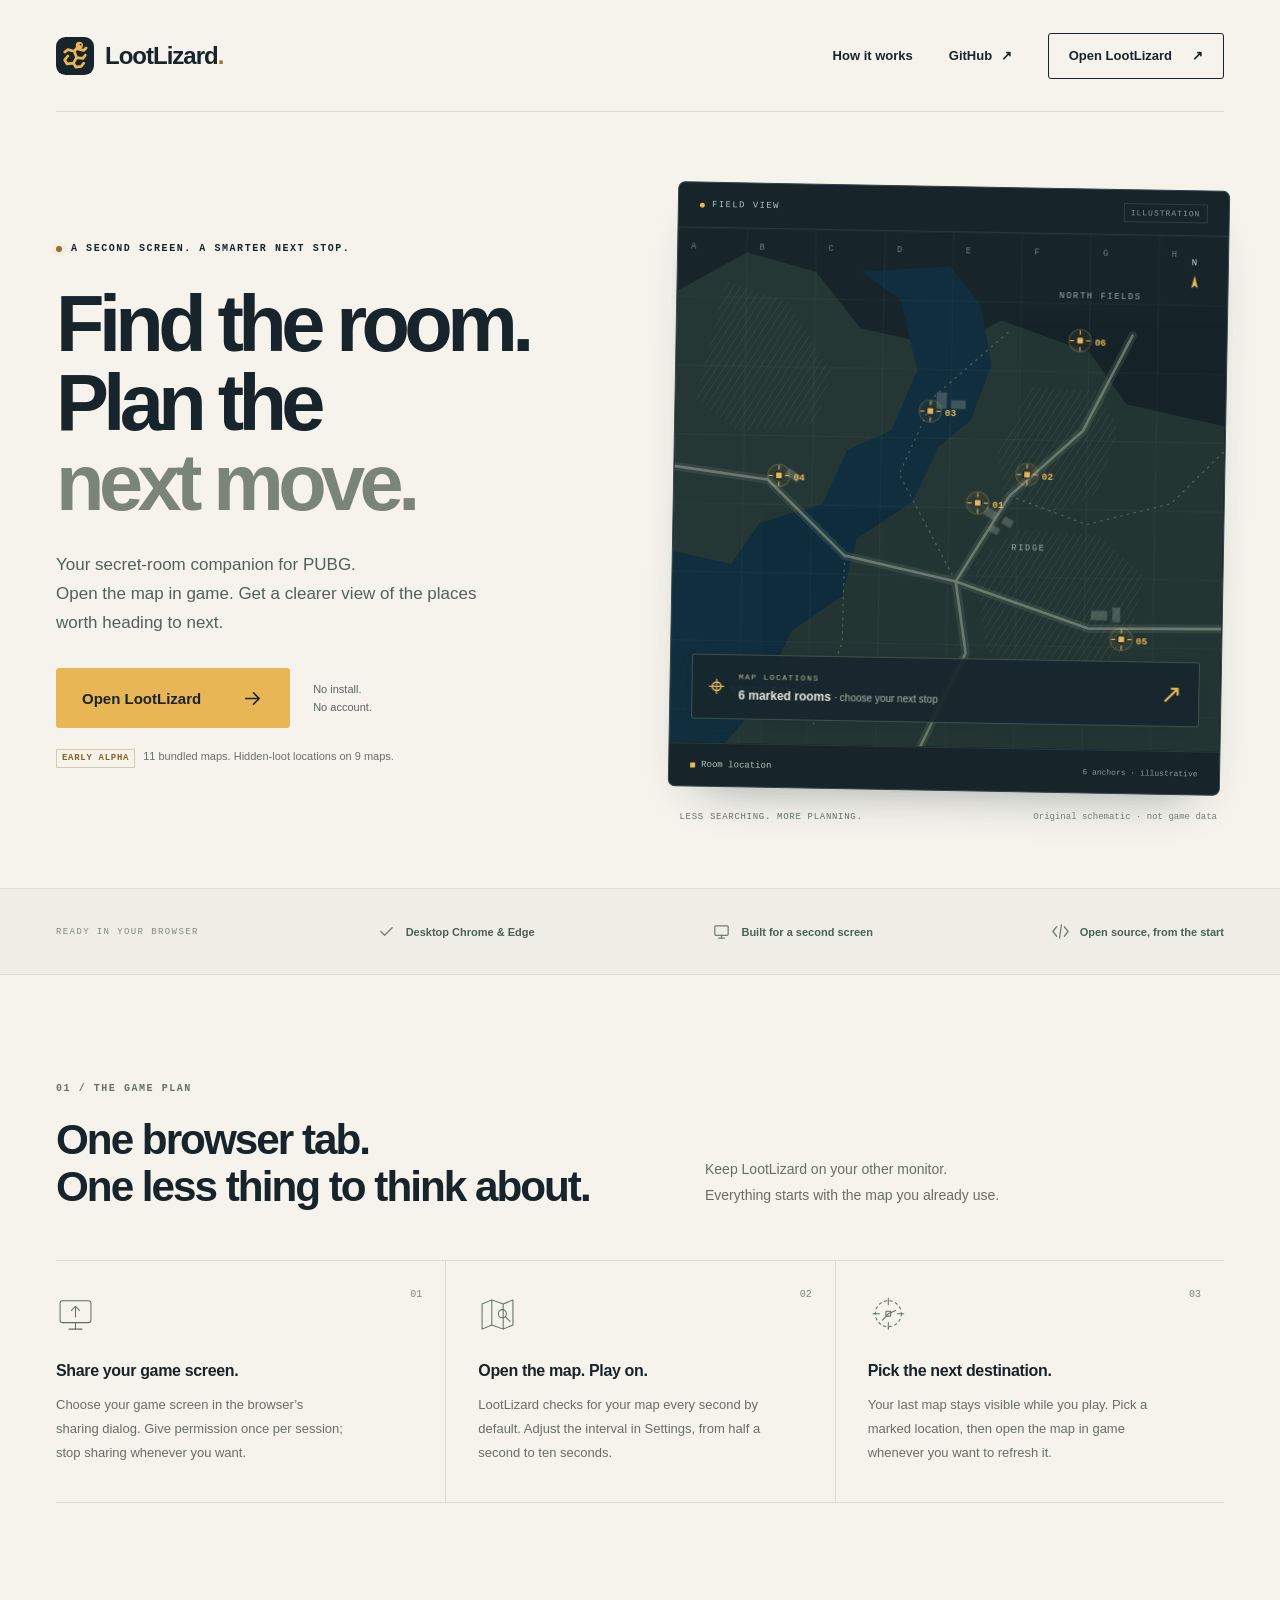
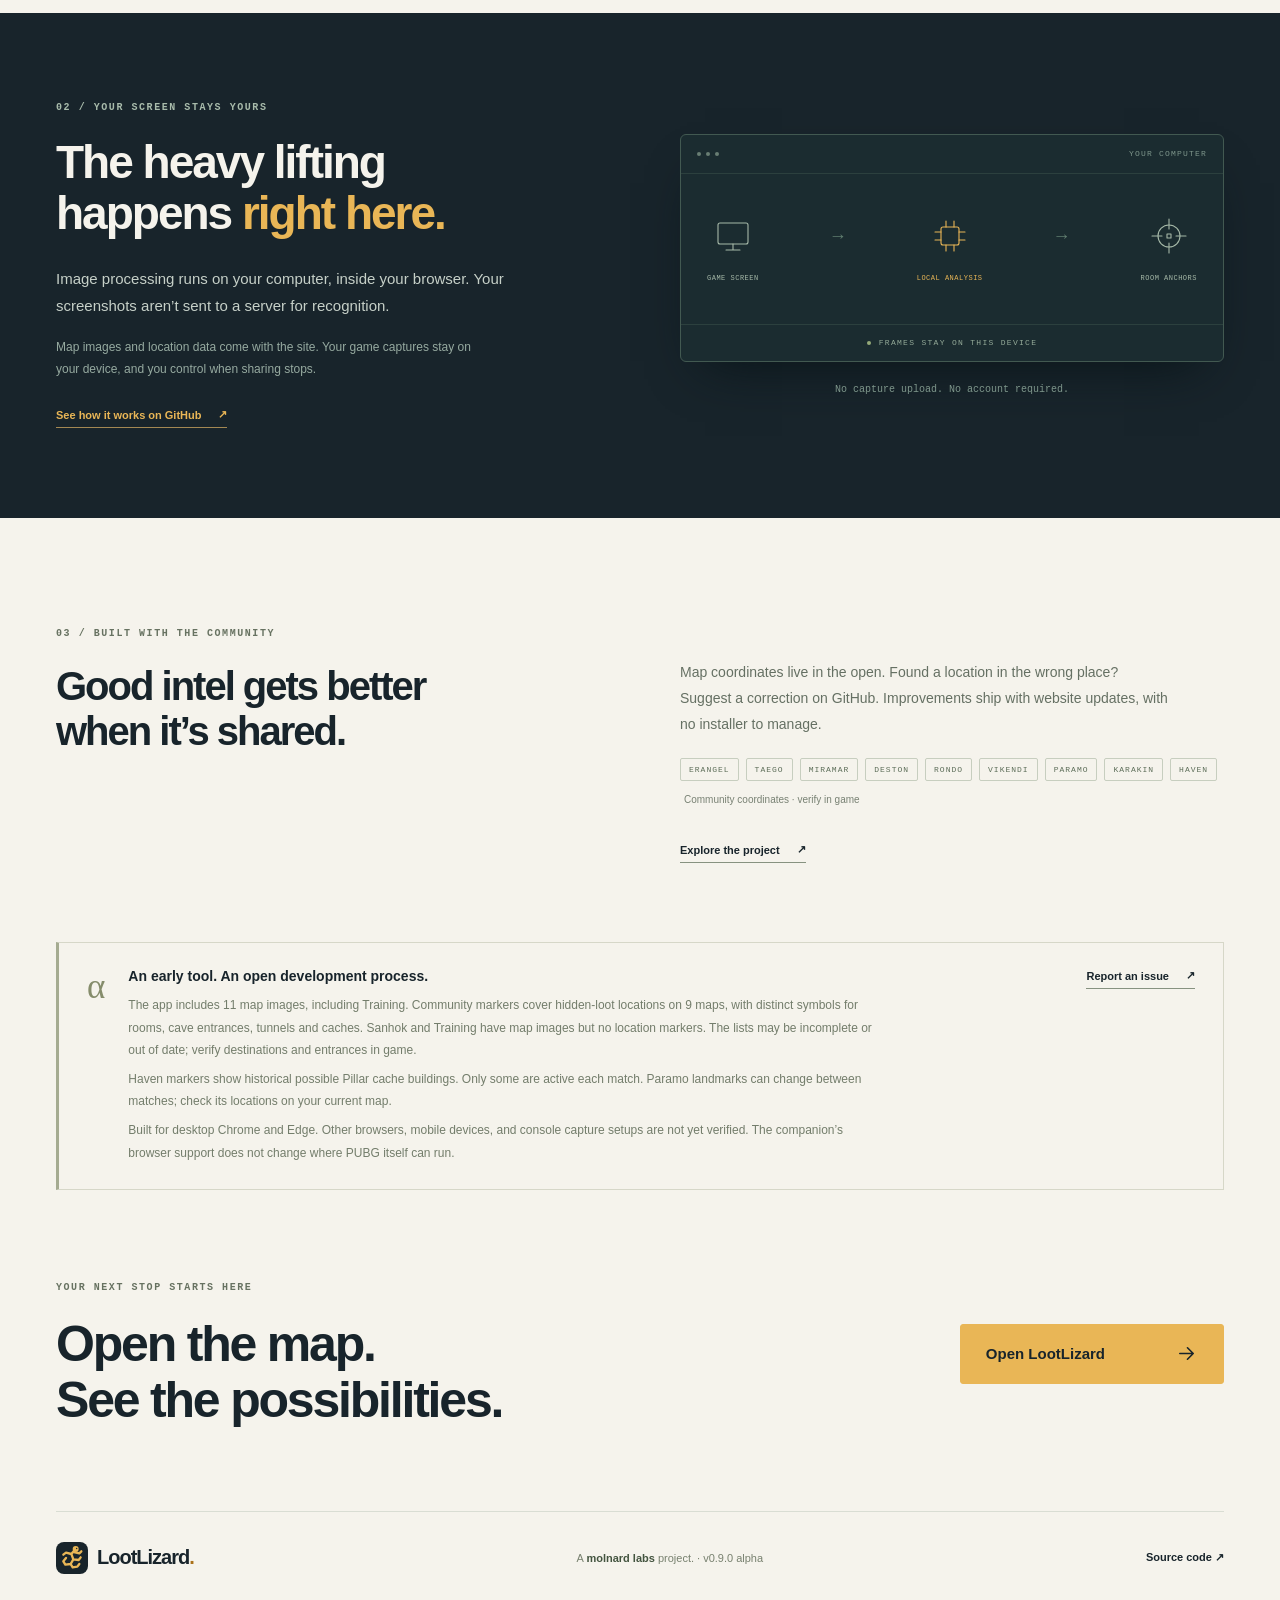
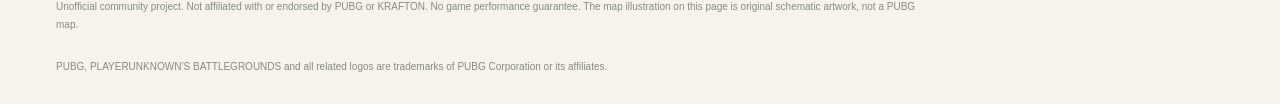
==== commit e8bd1cda: "Publish v0.9.0-web.5" ====
--- a/index.html
+++ b/index.html
@@ -23,7 +23,7 @@
         <h1 id="hero-title">Find the room.<br>Plan the<br><span>next move.</span></h1>
         <p class="hero-description">Your secret-room companion for PUBG.<br class="desktop-break"> Open the map in game. Get a clearer view of the places worth heading to next.</p>
         <div class="hero-actions"><a class="button button-primary" href="/app/">Open LootLizard <svg aria-hidden="true" viewBox="0 0 24 24"><path d="M5 12h14m-6-6 6 6-6 6"/></svg></a><span class="no-install">No install.<br>No account.</span></div>
-        <p class="alpha-note"><span>EARLY ALPHA</span> 11 bundled maps. Room locations currently on Erangel and Taego.</p>
+        <p class="alpha-note"><span>EARLY ALPHA</span> 11 bundled maps. Hidden-loot locations on 9 maps.</p>
       </div>
 
       <div class="hero-visual">
@@ -77,9 +77,9 @@
 
     <section class="local-section" aria-labelledby="local-title"><div class="wrap local-inner"><div class="local-copy"><span class="eyebrow">02 / YOUR SCREEN STAYS YOURS</span><h2 id="local-title">The heavy lifting<br>happens <span>right here.</span></h2><p>Image processing runs on your computer, inside your browser. Your screenshots aren’t sent to a server for recognition.</p><p class="local-detail">Map images and location data come with the site. Your game captures stay on your device, and you control when sharing stops.</p><a class="text-link" href="https://github.com/molnard-labs/LootLizard">See how it works on GitHub <span aria-hidden="true">↗</span></a></div><div class="local-diagram" aria-label="Game screen flows to local browser processing and room anchors on your second screen"><div class="device-frame"><div class="device-toolbar"><i></i><i></i><i></i><span>YOUR COMPUTER</span></div><div class="processing-line"><div class="process-node"><svg aria-hidden="true" viewBox="0 0 40 40"><rect x="5" y="7" width="30" height="21" rx="2"/><path d="M13 34h14m-7-6v6"/></svg><span>GAME SCREEN</span></div><span class="process-connector" aria-hidden="true">→</span><div class="process-node processing-node"><svg aria-hidden="true" viewBox="0 0 40 40"><rect x="11" y="11" width="18" height="18" rx="2"/><path d="M16 5v6m8-6v6m-8 18v6m8-6v6M5 16h6m-6 8h6m18-8h6m-6 8h6"/></svg><span>LOCAL ANALYSIS</span></div><span class="process-connector" aria-hidden="true">→</span><div class="process-node"><svg aria-hidden="true" viewBox="0 0 40 40"><circle cx="20" cy="20" r="11"/><path d="M20 3v10m0 14v10M3 20h10m14 0h10"/><rect x="18" y="18" width="4" height="4"/></svg><span>ROOM ANCHORS</span></div></div><div class="device-footer"><span class="status-dot" aria-hidden="true"></span> FRAMES STAY ON THIS DEVICE</div></div><p>No capture upload. No account required.</p></div></div></section>
 
-    <section class="community wrap" aria-labelledby="community-title"><div><span class="eyebrow">03 / BUILT WITH THE COMMUNITY</span><h2 id="community-title">Good intel gets better<br>when it’s shared.</h2></div><div class="community-copy"><p>Map coordinates live in the open. Found a room in the wrong place? Suggest a correction on GitHub. Improvements ship with website updates, with no installer to manage.</p><div class="map-tags" aria-label="Current community map data"><span>ERANGEL</span><span>TAEGO</span><span class="unverified-tag">Community coordinates · verify in game</span></div><a class="text-link" href="https://github.com/molnard-labs/LootLizard">Explore the project <span aria-hidden="true">↗</span></a></div></section>
+    <section class="community wrap" aria-labelledby="community-title"><div><span class="eyebrow">03 / BUILT WITH THE COMMUNITY</span><h2 id="community-title">Good intel gets better<br>when it’s shared.</h2></div><div class="community-copy"><p>Map coordinates live in the open. Found a location in the wrong place? Suggest a correction on GitHub. Improvements ship with website updates, with no installer to manage.</p><div class="map-tags" aria-label="Maps with community location data"><span data-map-id="erangel">ERANGEL</span><span data-map-id="taego">TAEGO</span><span data-map-id="miramar">MIRAMAR</span><span data-map-id="deston">DESTON</span><span data-map-id="rondo">RONDO</span><span data-map-id="vikendi">VIKENDI</span><span data-map-id="paramo">PARAMO</span><span data-map-id="karakin">KARAKIN</span><span data-map-id="haven">HAVEN</span><span class="unverified-tag">Community coordinates · verify in game</span></div><a class="text-link" href="https://github.com/molnard-labs/LootLizard">Explore the project <span aria-hidden="true">↗</span></a></div></section>
 
-    <section class="release-note wrap" aria-labelledby="release-title"><span class="release-symbol" aria-hidden="true">α</span><div><h2 id="release-title">An early tool. An open development process.</h2><p>The app includes 11 map images, including Training. Room locations are currently listed for Erangel and Taego. Maps and community locations may be out of date, so verify your destinations in game.</p><p>Built for desktop Chrome and Edge. Other browsers, mobile devices, and console capture setups are not yet verified. The companion’s browser support does not change where PUBG itself can run.</p></div><a href="https://github.com/molnard-labs/LootLizard/issues" class="text-link">Report an issue <span aria-hidden="true">↗</span></a></section>
+    <section class="release-note wrap" aria-labelledby="release-title"><span class="release-symbol" aria-hidden="true">α</span><div><h2 id="release-title">An early tool. An open development process.</h2><p>The app includes 11 map images, including Training. Community markers cover hidden-loot locations on 9 maps, with distinct symbols for rooms, cave entrances, tunnels and caches. Sanhok and Training have map images but no location markers. The lists may be incomplete or out of date; verify destinations and entrances in game.</p><p>Haven markers show historical possible Pillar cache buildings. Only some are active each match. Paramo landmarks can change between matches; check its locations on your current map.</p><p>Built for desktop Chrome and Edge. Other browsers, mobile devices, and console capture setups are not yet verified. The companion’s browser support does not change where PUBG itself can run.</p></div><a href="https://github.com/molnard-labs/LootLizard/issues" class="text-link">Report an issue <span aria-hidden="true">↗</span></a></section>
 
     <section class="final-cta wrap" aria-labelledby="final-title"><div><span class="eyebrow">YOUR NEXT STOP STARTS HERE</span><h2 id="final-title">Open the map.<br>See the possibilities.</h2></div><a class="button button-primary" href="/app/">Open LootLizard <svg aria-hidden="true" viewBox="0 0 24 24"><path d="M5 12h14m-6-6 6 6-6 6"/></svg></a></section>
   </main>
